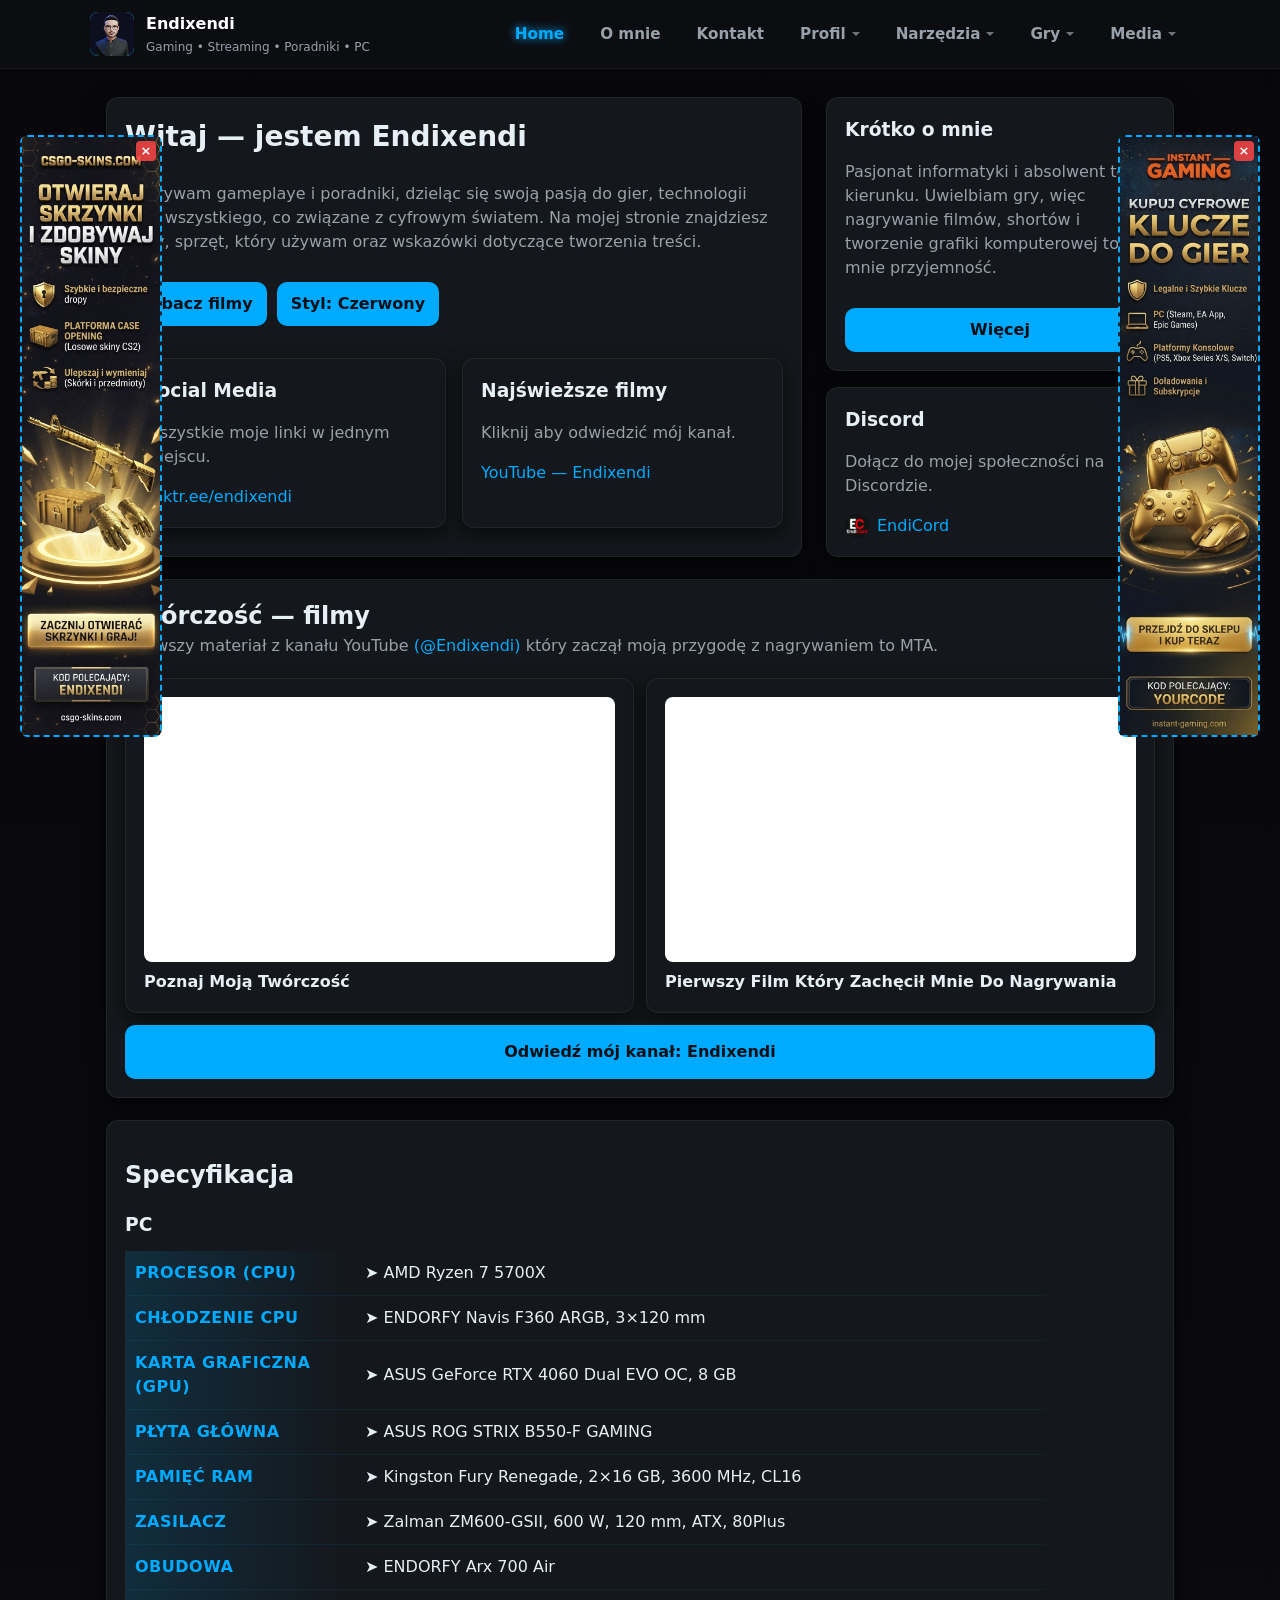
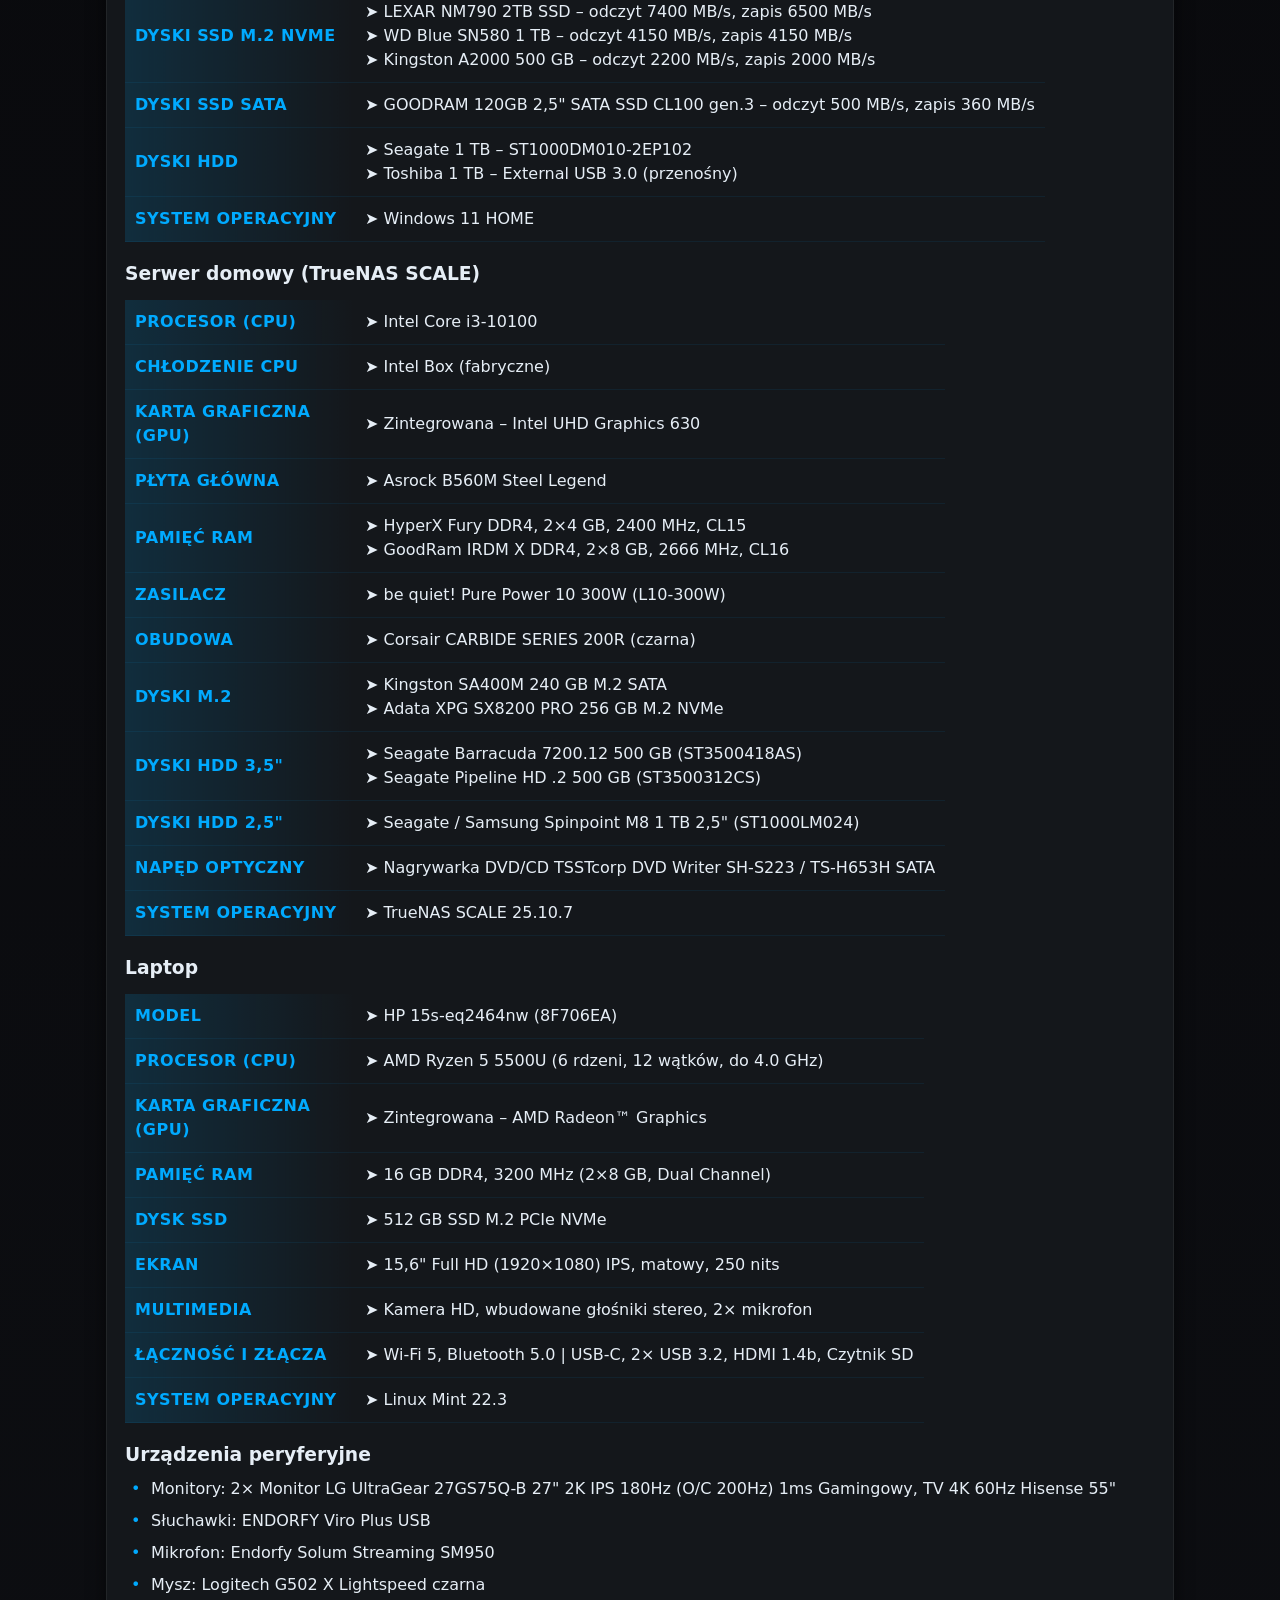
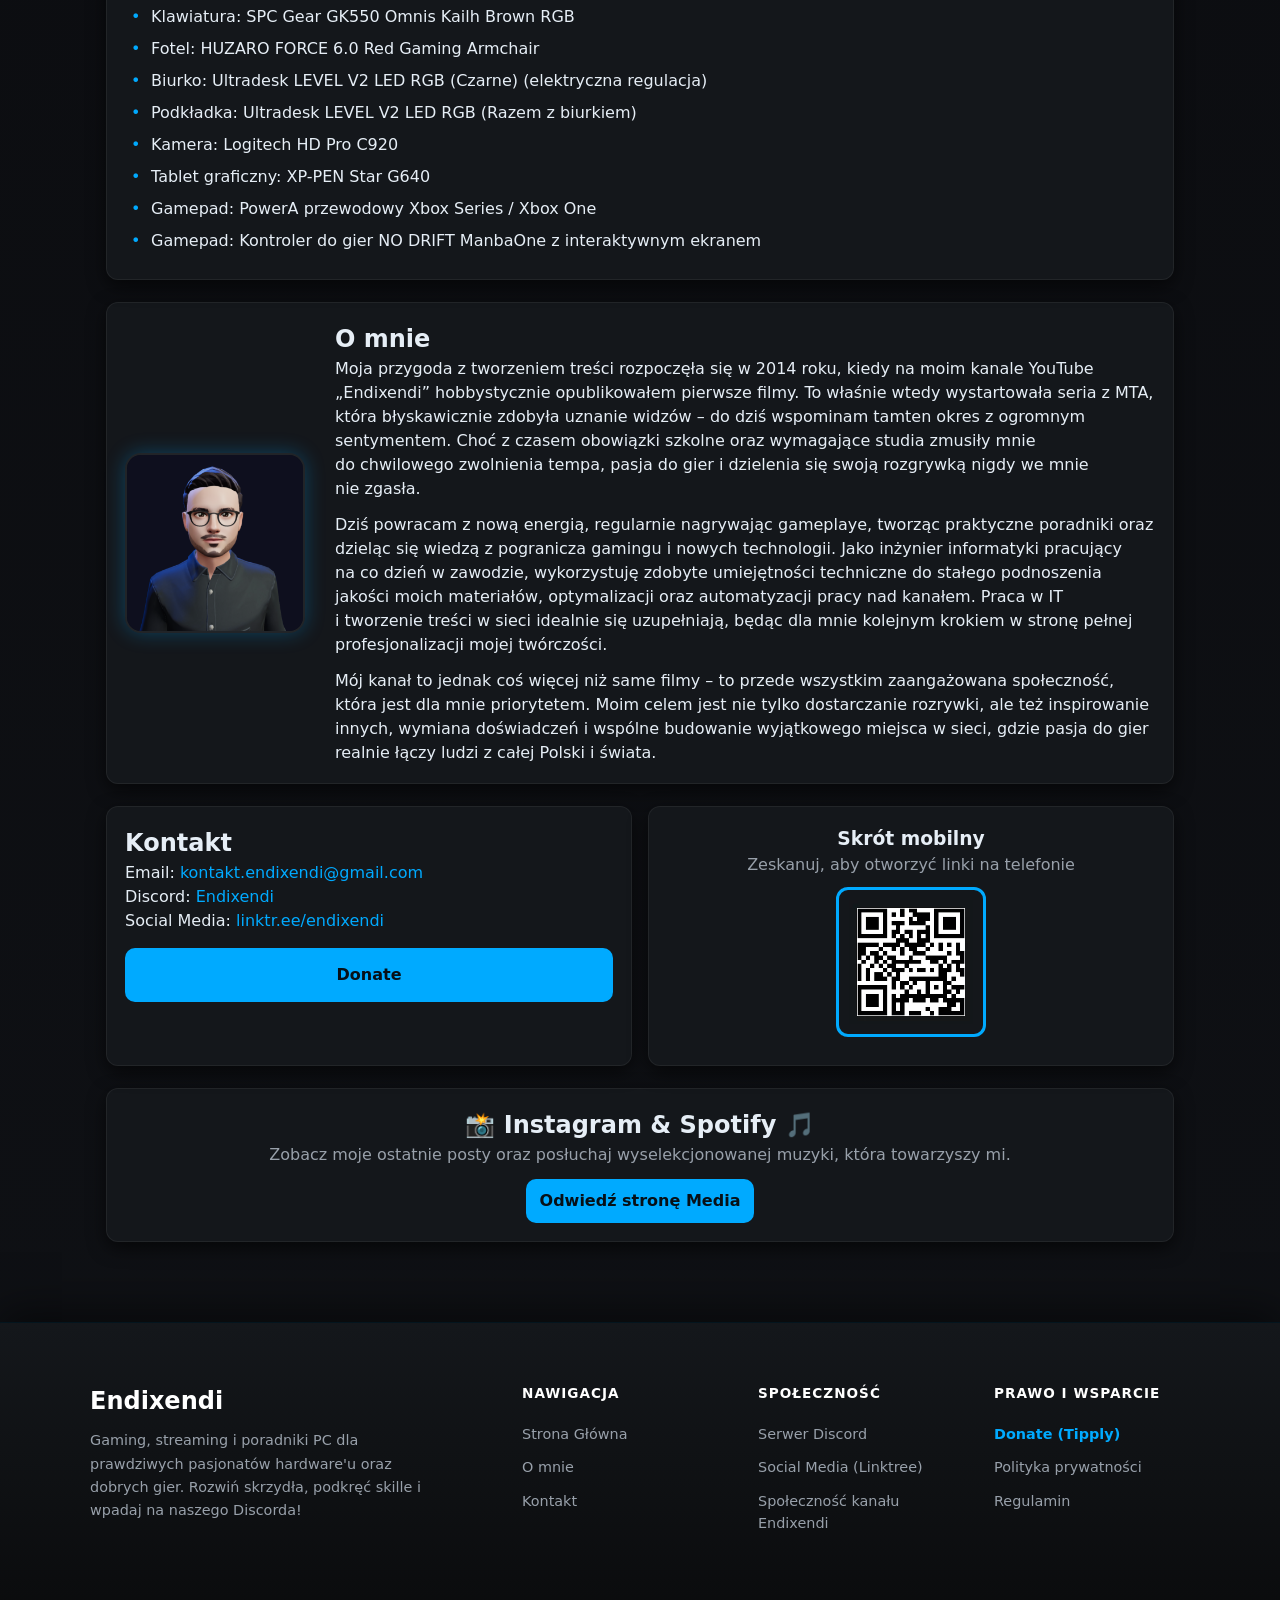
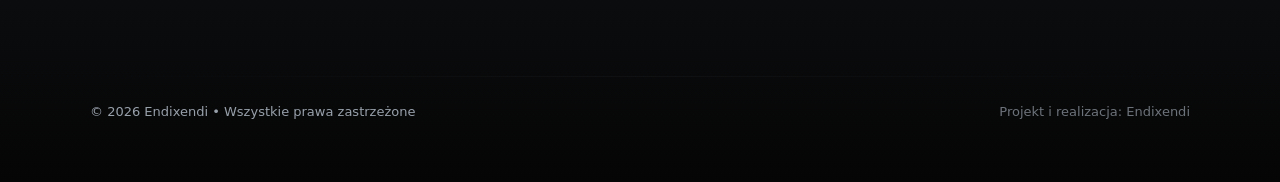
==== index.html @ 1ea040df "Add Endixendi website and browser games Build out the portfolio with shared navigation, new content " ====
<!DOCTYPE html>
<html lang="pl">
<head>
    <meta charset="UTF-8">
    <meta name="viewport" content="width=device-width, initial-scale=1.0">
    <meta name="description" content="Oficjalna strona Endixendi — znajdziesz tu informacje, linki do social media oraz pełną specyfikację mojego komputera.">
    <meta name="keywords" content="Endixendi, strona internetowa, PC, specyfikacja komputera, portfolio, blog">
    <title>Endixendi — Gaming, Streaming, Poradniki, PC</title>

    <link rel="stylesheet" href="assets/css/style.css">
    <link rel="icon" href="assets/images/logo-kolo.png" type="image/png">
</head>
<body id="top">

    <div id="loader">
        <img src="assets/images/logo-kolo.png" alt="Loading..." class="loader-logo">
    </div>

    <div id="menu-placeholder"></div>

    <main id="home">

        <section class="hero">
            <div class="card hero-sidebar">
                <h1>Witaj — jestem Endixendi</h1>
                <p class="lead">
                    Nagrywam gameplaye i poradniki, dzieląc się swoją pasją do gier, technologii oraz wszystkiego, co związane z cyfrowym światem. Na mojej stronie znajdziesz filmy, sprzęt, który używam oraz wskazówki dotyczące tworzenia treści.
                </p>

                <div class="cta">
                    <button class="btn" data-scroll="#tworczosc">Zobacz filmy</button>
                    <button class="btn" id="red-theme-btn">Włącz czerwony styl</button>
                    <button class="btn" id="toggle-effects-btn" onclick="toggleEffects()">Wyłącz efekty</button>
                </div>

                <div class="grid full mt-16">
                    <div class="card hero-sidebar">
                        <h3>Social Media</h3>
                        <p class="muted">Wszystkie moje linki w jednym miejscu.</p>
                        <p><a class="inline-link" href="https://linktr.ee/endixendi" target="_blank" rel="noopener">linktr.ee/endixendi</a></p>
                    </div>
                    <div class="card hero-sidebar">
                        <h3>Najświeższe filmy</h3>
                        <p class="muted">Kliknij aby odwiedzić mój kanał.</p>
                        <p><a class="inline-link" href="https://www.youtube.com/c/Endixendi?sub_confirmation=1" target="_blank" rel="noopener">YouTube — Endixendi</a></p>
                    </div>

                </div>
            </div>

            <div class="hero-sidebar">
                <aside class="card hero-sidebar">
                    <h3>Krótko o mnie</h3>
                    <p class="muted">Pasjonat informatyki i absolwent tego kierunku. Uwielbiam gry, więc nagrywanie filmów, shortów i tworzenie grafiki komputerowej to dla mnie przyjemność.</p>
                    <a class="btn mt-12" href="#o-mnie">Więcej</a>
                </aside>

                <aside class="card hero-sidebar">
                    <h3>Discord</h3>
                    <p class="muted">Dołącz do mojej społeczności na Discordzie.</p>
                    <p>
                        <a href="https://discord.com/invite/MwGVnXWUaW" target="_blank" rel="noopener" class="discord-link">
                            <img src="assets/images/logo-dc.png" alt="Logo Discord" class="discord-icon">
                            EndiCord
                        </a>
                    </p>
                </aside>
            </div>
        </section>

        <section id="tworczosc" class="card mt-22">
            <h2>Twórczość — filmy</h2>
            <p class="muted">Pierwszy materiał z kanału YouTube <a class="inline-link" href="https://www.youtube.com/c/Endixendi?sub_confirmation=1">(@Endixendi)</a> który zaczął moją przygodę z nagrywaniem to MTA.</p>

            <div class="videos" id="videos">
                <div class="video card">
                    <iframe src="https://www.youtube.com/embed/eXZwitHgwZM" title="YouTube video" allowfullscreen></iframe>
                    <div class="video-title">Poznaj Moją Twórczość</div>
                </div>
                <div class="video card">
                    <iframe src="https://www.youtube.com/embed/lqi6XXv5g10" title="YouTube video" allowfullscreen></iframe>
                    <div class="video-title">Pierwszy Film Który Zachęcił Mnie Do Nagrywania</div>
                </div>
            </div>
            <a class="mt-12 btn-full-width btn" href="https://www.youtube.com/c/Endixendi?sub_confirmation=1" target="_blank" rel="noopener">Odwiedź mój kanał: Endixendi</a>
        </section>

	<section id="pc" class="controls-left card mt-22">
		<h2 class="mt-18">Specyfikacja</h2>
	
		<h3 class="mt-18">PC</h3>
		<table class="specs mt-12" aria-label="Specyfikacja komputera">
			<tr><td class="cat">Procesor (CPU)</td><td>➤ AMD Ryzen 7 5700X</td></tr>
			<tr><td class="cat">Chłodzenie CPU</td><td>➤ ENDORFY Navis F360 ARGB, 3×120 mm</td></tr>
			<tr><td class="cat">Karta graficzna (GPU)</td><td>➤ ASUS GeForce RTX 4060 Dual EVO OC, 8 GB</td></tr>
			<tr><td class="cat">Płyta główna</td><td>➤ ASUS ROG STRIX B550-F GAMING</td></tr>
			<tr><td class="cat">Pamięć RAM</td><td>➤ Kingston Fury Renegade, 2×16 GB, 3600 MHz, CL16</td></tr>
			<tr><td class="cat">Zasilacz</td><td>➤ Zalman ZM600-GSII, 600 W, 120 mm, ATX, 80Plus</td></tr>
			<tr><td class="cat">Obudowa</td><td>➤ ENDORFY Arx 700 Air</td></tr>
			<tr>
				<td class="cat">Dyski SSD M.2 NVMe</td>
				<td class="ssd-list">➤ LEXAR NM790 2TB SSD – odczyt 7400 MB/s, zapis 6500 MB/s
					➤ WD Blue SN580 1 TB – odczyt 4150 MB/s, zapis 4150 MB/s
					➤ Kingston A2000 500 GB – odczyt 2200 MB/s, zapis 2000 MB/s
				</td>
			</tr>
			<tr>
				<td class="cat">Dyski SSD SATA</td>
				<td>➤ GOODRAM 120GB 2,5" SATA SSD CL100 gen.3 – odczyt 500 MB/s, zapis 360 MB/s</td>
			</tr>
			<tr>
				<td class="cat">Dyski HDD</td>
				<td class="ssd-list">➤ Seagate 1 TB – ST1000DM010-2EP102
					➤ Toshiba 1 TB – External USB 3.0 (przenośny)
				</td>
			</tr>
			<tr>
				<td class="cat">System operacyjny</td>
				<td>➤ Windows 11 HOME</td>
			</tr>
		</table>

		<h3 class="mt-18">Serwer domowy (TrueNAS SCALE)</h3>
		<table class="specs mt-12" aria-label="Specyfikacja serwera">
			<tr><td class="cat">Procesor (CPU)</td><td>➤ Intel Core i3-10100</td></tr>
			<tr><td class="cat">Chłodzenie CPU</td><td>➤ Intel Box (fabryczne)</td></tr>
			<tr><td class="cat">Karta graficzna (GPU)</td><td>➤ Zintegrowana – Intel UHD Graphics 630</td></tr>
			<tr><td class="cat">Płyta główna</td><td>➤ Asrock B560M Steel Legend</td></tr>
			<tr>
				<td class="cat">Pamięć RAM</td>
				<td class="ssd-list">➤ HyperX Fury DDR4, 2×4 GB, 2400 MHz, CL15
					➤ GoodRam IRDM X DDR4, 2×8 GB, 2666 MHz, CL16
				</td>
			</tr>
			<tr><td class="cat">Zasilacz</td><td>➤ be quiet! Pure Power 10 300W (L10-300W)</td></tr>
			<tr><td class="cat">Obudowa</td><td>➤ Corsair CARBIDE SERIES 200R (czarna)</td></tr>
			<tr>
				<td class="cat">Dyski M.2</td>
				<td class="ssd-list">➤ Kingston SA400M 240 GB M.2 SATA
					➤ Adata XPG SX8200 PRO 256 GB M.2 NVMe
				</td>
			</tr>
			<tr>
				<td class="cat">Dyski HDD 3,5"</td>
				<td class="ssd-list">➤ Seagate Barracuda 7200.12 500 GB (ST3500418AS)
					➤ Seagate Pipeline HD .2 500 GB (ST3500312CS)
				</td>
			</tr>
			<tr>
				<td class="cat">Dyski HDD 2,5"</td>
				<td>➤ Seagate / Samsung Spinpoint M8 1 TB 2,5" (ST1000LM024)</td>
			</tr>
			<tr><td class="cat">Napęd optyczny</td><td>➤ Nagrywarka DVD/CD TSSTcorp DVD Writer SH-S223 / TS-H653H SATA</td></tr>
			<tr><td class="cat">System operacyjny</td><td>➤ TrueNAS SCALE 25.10.7</td></tr>
		</table>

		<h3 class="mt-18">Laptop</h3>
		<table class="specs mt-12" aria-label="Specyfikacja laptopa">
			<tr><td class="cat">Model</td><td>➤ HP 15s-eq2464nw (8F706EA)</td></tr>
			<tr><td class="cat">Procesor (CPU)</td><td>➤ AMD Ryzen 5 5500U (6 rdzeni, 12 wątków, do 4.0 GHz)</td></tr>
			<tr><td class="cat">Karta graficzna (GPU)</td><td>➤ Zintegrowana – AMD Radeon™ Graphics</td></tr>
			<tr><td class="cat">Pamięć RAM</td><td>➤ 16 GB DDR4, 3200 MHz (2×8 GB, Dual Channel)</td></tr>
			<tr><td class="cat">Dysk SSD</td><td>➤ 512 GB SSD M.2 PCIe NVMe</td></tr>
			<tr><td class="cat">Ekran</td><td>➤ 15,6" Full HD (1920×1080) IPS, matowy, 250 nits</td></tr>
			<tr><td class="cat">Multimedia</td><td>➤ Kamera HD, wbudowane głośniki stereo, 2× mikrofon</td></tr>
			<tr><td class="cat">Łączność i złącza</td><td>➤ Wi-Fi 5, Bluetooth 5.0 | USB-C, 2× USB 3.2, HDMI 1.4b, Czytnik SD</td></tr>
			<tr><td class="cat">System operacyjny</td><td>➤ Linux Mint 22.3</td></tr>
		</table>

		<h3 class="mt-18">Urządzenia peryferyjne</h3>
		<ul>		
			<li>Monitory: 2× Monitor LG UltraGear 27GS75Q-B 27" 2K IPS 180Hz (O/C 200Hz) 1ms Gamingowy, TV 4K 60Hz Hisense 55"</li>
			<li>Słuchawki: ENDORFY Viro Plus USB</li>
			<li>Mikrofon: Endorfy Solum Streaming SM950</li>
			<li>Mysz: Logitech G502 X Lightspeed czarna</li>
			<li>Klawiatura: SPC Gear GK550 Omnis Kailh Brown RGB</li>
			<li>Fotel: HUZARO FORCE 6.0 Red Gaming Armchair</li>
			<li>Biurko: Ultradesk LEVEL V2 LED RGB (Czarne) (elektryczna regulacja)</li>
			<li>Podkładka: Ultradesk LEVEL V2 LED RGB (Razem z biurkiem)</li>
			<li>Kamera: Logitech HD Pro C920</li>
			<li>Tablet graficzny: XP-PEN Star G640</li>
			<li>Gamepad: PowerA przewodowy Xbox Series / Xbox One</li>
			<li>Gamepad: Kontroler do gier NO DRIFT ManbaOne z interaktywnym ekranem</li>
		</ul>
	</section>
        
        <section id="o-mnie" class="card mt-22">
			<div class="about-me-layout">
				<div class="about-me-thumb">
					<img src="assets/images/logo.png" alt="Logo Endixendi" class="about-me-logo">
				</div>
				<div class="about-me-text">
					<h2>O mnie</h2>
					<p>
						Moja przygoda z&nbsp;tworzeniem treści rozpoczęła się w&nbsp;2014 roku, kiedy na&nbsp;moim kanale YouTube „Endixendi” hobbystycznie opublikowałem pierwsze filmy. To&nbsp;właśnie wtedy wystartowała seria z&nbsp;MTA, która błyskawicznie zdobyła uznanie widzów – do&nbsp;dziś wspominam tamten okres z&nbsp;ogromnym sentymentem. Choć z&nbsp;czasem obowiązki szkolne oraz wymagające studia zmusiły mnie do&nbsp;chwilowego zwolnienia tempa, pasja do&nbsp;gier i&nbsp;dzielenia się swoją rozgrywką nigdy we&nbsp;mnie nie&nbsp;zgasła.
					</p>
					<p>
						Dziś powracam z&nbsp;nową energią, regularnie nagrywając gameplaye, tworząc praktyczne poradniki oraz dzieląc się wiedzą z&nbsp;pogranicza gamingu i&nbsp;nowych technologii. Jako inżynier informatyki pracujący na&nbsp;co dzień w&nbsp;zawodzie, wykorzystuję zdobyte umiejętności techniczne do&nbsp;stałego podnoszenia jakości moich materiałów, optymalizacji oraz automatyzacji pracy nad kanałem. Praca w&nbsp;IT i&nbsp;tworzenie treści w&nbsp;sieci idealnie się uzupełniają, będąc dla mnie kolejnym krokiem w&nbsp;stronę pełnej profesjonalizacji mojej twórczości.
					</p>
					<p>
						Mój kanał to&nbsp;jednak coś więcej niż same filmy – to&nbsp;przede wszystkim zaangażowana społeczność, która jest dla mnie priorytetem. Moim celem jest nie&nbsp;tylko dostarczanie rozrywki, ale też inspirowanie innych, wymiana doświadczeń i&nbsp;wspólne budowanie wyjątkowego miejsca w&nbsp;sieci, gdzie pasja do&nbsp;gier realnie łączy ludzi z&nbsp;całej Polski i&nbsp;świata.
					</p>
				</div>
			</div>
		</section>

        <section id="kontakt" class="grid mt-22">
            <div class="card">
                <h2>Kontakt</h2>
                <p>Email: <a class="inline-link" href="mailto:kontakt.endixendi@gmail.com">kontakt.endixendi@gmail.com</a></p>
                <p>Discord: <a href="https://discord.com/invite/MwGVnXWUaW" target="_blank" rel="noopener" class="inline-link">Endixendi</a></p>
                <p>Social Media: <a class="inline-link" href="https://linktr.ee/endixendi" target="_blank" rel="noopener">linktr.ee/endixendi</a></p>
                
                <button class="btn btn-full-width margin-special" id="donate-btn">Donate</button>
            </div>

            <div class="card qr-card">
                <h3>Skrót mobilny</h3>
                <p class="muted">Zeskanuj, aby otworzyć linki na telefonie</p>
                <div class="qr-wrapper">
                    <img src="assets/images/qr-mobile.webp" alt="Kod QR Linktree" class="qr-code-large">
                </div>
            </div>
        </section>

        <section class="mt-22">
			<div class="card center">
				<h2>📸 Instagram & Spotify 🎵</h2>
				<p class="muted">Zobacz moje ostatnie posty oraz posłuchaj wyselekcjonowanej muzyki, która towarzyszy mi.</p>
				<div class="mt-12">
					<a class="btn" href="media.html">Odwiedź stronę Media</a>
				</div>
			</div>
		</section>

		<!-- PC 140x600 | Mobile 400x80 -->
		<div id="navigation-left-panel" class="site-shortcut-panel pc-only" style="left: 20px;">
			<button class="shortcut-close-trigger" onclick="dismissPanel('navigation-left-panel')">×</button>
			<div class="shortcut-holder">
				<div class="shortcut-item" data-id="goldsaver"><a href="https://goldsaver.pl/pl/kod/4TK7PP" target="_blank" rel="noopener"><img src="assets/images/promos/goldsaver.jpg" alt="Navigation"></a></div>
				<div class="shortcut-item" data-id="dc"><a href="https://discord.com/invite/MwGVnXWUaW" target="_blank" rel="noopener"><img src="assets/images/promos/dc.jpg" alt="Navigation"></a></div>
				<div class="shortcut-item" data-id="instant"><a href="https://www.instant-gaming.com/pl/?igr=endixendi" target="_blank" rel="noopener"><img src="assets/images/promos/instantgaming.jpg" alt="Navigation"></a></div>
				<div class="shortcut-item" data-id="tipply"><a href="https://tipply.pl/@endixendi" target="_blank" rel="noopener"><img src="assets/images/promos/tipply.jpg" alt="Navigation"></a></div>
				<div class="shortcut-item" data-id="cs"><a href="https://csgo-skins.com/?ref=ENDIXENDI" target="_blank" rel="noopener"><img src="assets/images/promos/cs.jpg" alt="Navigation"></a></div>
			</div>
		</div>

		<div id="navigation-right-panel" class="site-shortcut-panel pc-only" style="right: 20px;">
			<button class="shortcut-close-trigger" onclick="dismissPanel('navigation-right-panel')">×</button>
			<div class="shortcut-holder">
				<div class="shortcut-item" data-id="goldsaver"><a href="https://goldsaver.pl/pl/kod/4TK7PP" target="_blank" rel="noopener"><img src="assets/images/promos/goldsaver.jpg" alt="Navigation"></a></div>
				<div class="shortcut-item" data-id="dc"><a href="https://discord.com/invite/MwGVnXWUaW" target="_blank" rel="noopener"><img src="assets/images/promos/dc.jpg" alt="Navigation"></a></div>
				<div class="shortcut-item" data-id="instant"><a href="https://www.instant-gaming.com/pl/?igr=endixendi" target="_blank" rel="noopener"><img src="assets/images/promos/instantgaming.jpg" alt="Navigation"></a></div>
				<div class="shortcut-item" data-id="tipply"><a href="https://tipply.pl/@endixendi" target="_blank" rel="noopener"><img src="assets/images/promos/tipply.jpg" alt="Navigation"></a></div>
				<div class="shortcut-item" data-id="cs"><a href="https://csgo-skins.com/?ref=ENDIXENDI" target="_blank" rel="noopener"><img src="assets/images/promos/cs.jpg" alt="Navigation"></a></div>
			</div>
		</div>

		<div id="mobile-sticky-footer" class="mobile-navigation-bar mobile-only">
			<button class="shortcut-close-trigger" onclick="dismissPanel('mobile-sticky-footer')">×</button>
			<div class="shortcut-holder">
				<div class="shortcut-item" data-id="goldsaver"><a href="https://goldsaver.pl/pl/kod/4TK7PP" target="_blank" rel="noopener"><img src="assets/images/promos/mcs.jpg" alt="Navigation"></a></div>
				<div class="shortcut-item" data-id="dc"><a href="https://discord.com/invite/MwGVnXWUaW" target="_blank" rel="noopener"><img src="assets/images/promos/mdc.jpg" alt="Navigation"></a></div>
				<div class="shortcut-item" data-id="instant"><a href="https://www.instant-gaming.com/pl/?igr=endixendi" target="_blank" rel="noopener"><img src="assets/images/promos/minstantgaming.jpg" alt="Navigation"></a></div>
				<div class="shortcut-item" data-id="tipply"><a href="https://tipply.pl/@endixendi" target="_blank" rel="noopener"><img src="assets/images/promos/mtipply.jpg" alt="Navigation"></a></div>
				<div class="shortcut-item" data-id="cs"><a href="https://csgo-skins.com/?ref=ENDIXENDI" target="_blank" rel="noopener"><img src="assets/images/promos/mcs.jpg" alt="Navigation"></a></div>
			</div>
		</div>
		
    </main>

    <div id="footer-placeholder"></div>

    <script src="assets/js/script.js"></script>

</body>
</html>
---- assets/css/style.css ----
/* ==========================================================================
   Zmienne globalne
   ========================================================================== */

:root {
    --bg: #0f1115;            /* Tło strony  #0f1115*/
    --card: #14171b;          /* Tło kart/sekcji */
    --muted: #98a0aa;         /* Kolor przygaszonego tekstu */
    --accent: #00aaff;        /* Kolor akcentu 1 (np. linki) */
    --accent-2: #00aaff;      /* Kolor akcentu 2 (np. gradienty) #ffcc00;*/
    --border: rgba(255, 255, 255, 0.06); /* Zmienna granicy kart */
    --glass: rgba(255, 255, 255, 0.03); /* Efekt szkła */
    --maxw: 1100px;           /* Maksymalna szerokość kontenera */
    --transition: 0.25s ease;
    font-family: Inter, system-ui, -apple-system, Arial, sans-serif;
}

* { 
    box-sizing: border-box;   /* Ułatwia kontrolę nad padding/margin */
    margin: 0;
    padding: 0;
}

html {
    scroll-behavior: smooth;
    scroll-padding-top: 90px; 
}

body {
    background: linear-gradient(180deg, #07070a 0%, var(--bg) 100%);
    color: #e6eef6;
    line-height: 1.5;
    min-height: 100vh;
    overflow-x: hidden;
    color-scheme: dark;
}

img, video, iframe {
    max-width: 100%;
    display: block;
}

button, input, textarea, select {
    font: inherit;
}

a:focus-visible,
button:focus-visible,
input:focus-visible,
select:focus-visible,
textarea:focus-visible {
    outline: 2px solid var(--accent);
    outline-offset: 2px;
}

.hidden {
    display: none !important;
}

.center {
  text-align: center;
}

/* ==========================================================================
   Nagłówek i menu główne (Nowoczesny Glassmorphism & Sticky)
   ========================================================================== */

header {
    position: sticky;         /* Zawsze przyklejony u góry */
    top: 0;
    background: rgba(15, 17, 21, 0.75); /* Przezroczyste tło dopasowane do --bg */
    backdrop-filter: blur(12px);       /* Zwiększone rozmycie dla nowoczesnego efektu szkła */
    -webkit-backdrop-filter: blur(12px);
    z-index: 500;              /* Podniesiony zindex, by menu zawsze było nad elementami gry */
    border-bottom: 1px solid rgba(255, 255, 255, 0.05);
    padding: 12px 20px;
    transition: background var(--transition), border-color var(--transition);
}

.nav {
    max-width: var(--maxw);
    margin: 0 auto;
    display: flex;
    justify-content: space-between; /* brand po lewej, menu po prawej */
    align-items: center;
    gap: 20px;
}

/* Brand (logo + nazwa) */
.brand {
    display: flex;
    gap: 12px;
    align-items: center;
    text-decoration: none; /* Reset dla linku otaczającego brand */
}

.brand .logo {
    width: 44px;
    height: 44px;
    border-radius: 8px;
    overflow: hidden;
    background: linear-gradient(135deg, var(--accent), var(--accent-2));
    display: flex;
    align-items: center;
    justify-content: center;
}

.logo-img {
    width: 100%;
    height: 100%;
    object-fit: cover; /* Obrazek nie zniekształca się */
    border-radius: 8px;
    transition: transform 0.3s ease;
}

.brand:hover .logo-img {
    transform: rotate(12deg) scale(1.05); /* Delikatna mikrointerakcja logo */
}

.brand-name { 
    font-weight: 800; 
    color: #fff;
} 

.brand-subtitle { 
    font-size: 12px; 
    color: var(--muted); 
    margin-top: 2px; 
}

/* Linki w menu głównym */
#main-nav {
    display: flex;
    gap: 8px;
    align-items: center;
}

#main-nav > a, .dropbtn {
    text-decoration: none;
    color: var(--muted);
    font-weight: 600;
    padding: 8px 14px;
    font-size: 0.95rem;
    border-radius: 8px;
    background: transparent;
    border: none;
    cursor: pointer;
    transition: color 0.2s ease, background 0.2s ease;
}

#main-nav > a:hover, .dropdown:hover .dropbtn { 
    color: var(--accent); 
    background: rgba(255, 255, 255, 0.03);
}

/* Wsparcie dla linku aktywnego (wskazywanego przez podstronę) */
#main-nav a.active {
    color: var(--accent);
    background: rgba(0, 170, 255, 0.06);
}

/* ==========================================================================
   Rozwijane menu (Dropdown z płynną animacją fade-in & slide-up)
   ========================================================================== */

.dropdown { 
    position: relative; 
    display: inline-block; 
}

/* Nowoczesne wyrównanie przycisku menu i przygotowanie pod strzałkę CSS */
.dropbtn {
    display: inline-flex !important;
    align-items: center;
    gap: 6px; /* Idealny, stały odstęp od tekstu */
}

/* Automatyczna strzałka geometryczna */
.dropbtn::after {
    content: "";
    display: inline-block;
    width: 0;
    height: 0;
    border-left: 4px solid transparent;
    border-right: 4px solid transparent;
    border-top: 4px solid currentColor; /* Dynamicznie przyjmuje kolor tekstu menu */
    opacity: 0.7;
    transition: transform var(--transition);
}

/* Obrót strzałki po najechaniu na menu dropdown (Desktop) */
.dropdown:hover .dropbtn::after {
    transform: rotate(180deg);
}

.dropdown-content {
    display: block; 
    pointer-events: auto;
    position: absolute;
    background-color: #14171b; 
    min-width: 200px;
    border-radius: 10px;
    top: calc(100% + 6px);
    right: 0; 
    padding: 6px 0;
    z-index: 600;
    border: 1px solid rgba(255, 255, 255, 0.08);
    box-shadow: 0 10px 30px rgba(0, 0, 0, 0.5);
    
    /* Stan początkowy animacji */
    opacity: 0;
    visibility: hidden;
    transform: translateY(10px);
    transition: opacity 0.2s ease, transform 0.2s ease, visibility 0.2s;
}

/* Aktywacja stanu rozwijanego po najechaniu kursorem */
.dropdown:hover .dropdown-content { 
    opacity: 1;
    visibility: visible;
    transform: translateY(0);
}

.dropdown-content a {
    display: block;
    padding: 10px 16px;
    color: var(--muted);
    text-decoration: none;
    font-weight: 600;
    font-size: 0.9rem;
    transition: all 0.2s ease-in-out;
}

.dropdown-content a:hover {
    background: rgba(0, 170, 255, 0.08);
    color: #fff;
    padding-left: 20px; /* Eleganckie przesunięcie w prawo podczas hoveru */
}

/* ==========================================================================
   Hamburger (Konfiguracja bazowa pod Mobile)
   ========================================================================== */

.menu-icon {
    display: none;
    font-size: 24px;
    color: #fff;
    cursor: pointer;
    padding: 4px 8px;
    border-radius: 6px;
    transition: background var(--transition);
}

.menu-icon:hover {
    background: rgba(255, 255, 255, 0.05);
}

/* ==========================================================================
   Kontener loadera - przykrywa cały ekran
   ========================================================================== */
#loader {
    position: fixed;
    top: 0;
    left: 0;
    width: 100%;
    height: 100%;
    background-color: #07070a; /* Kolor Twojego tła */
    display: flex;
    justify-content: center;
    align-items: center;
    z-index: 9999; /* Musi być nad wszystkim innym */
    transition: opacity 0.5s ease; /* Płynne znikanie */
}

/* Animacja kręcenia logo */
.loader-logo {
    width: 300px;
    height: 300px;
    animation: spin 3s linear infinite;
    object-fit: contain;                                     /* Dodatkowo warto dodać to, aby logo było ostre */
    filter: drop-shadow(0 0 150px rgba(29, 63, 143, 1.0));   /* Efekt niebieskiej poświaty pasującej do Twojego akcentu */
}

@keyframes spin {
    from { 
        transform: rotate(0deg); 
    }
    to { 
        transform: rotate(360deg); 
    }
}

/* Klasa do ukrycia loadera przez JS */
.loader-hidden {
    opacity: 0;
    pointer-events: none;
}

/* ==========================================================================
   Sekcja main i układy kart
   ========================================================================== */

main {
    max-width: var(--maxw);
    margin: 28px auto;
    padding: 0 16px;
}

.hero {
    display: grid;
    grid-template-columns: 2fr 1fr; /* Lewa większa, prawa mniejsza */
    gap: 24px;
    align-items: start;
}

.hero > .card-container {
    flex: 2;
    display: grid;
    grid-template-columns: 1fr 1fr; /* Dwie karty w rzędzie */
    gap: 16px;
}

.hero > aside { 
    flex: 1; 
}

.hero > * {
    display: flex;
    flex-direction: column;
}

.card {
    background: var(--card);
    padding: 18px;
    border-radius: 12px;
    box-shadow: 0 6px 18px rgba(0, 0, 0, 0.6);
    border: 1px solid rgba(255, 255, 255, 0.06);
    transition: transform var(--transition), 
                box-shadow var(--transition), 
                border-color var(--transition);
}

.card:hover {
    transform: translateY(-4px);
    box-shadow: 0 14px 40px rgba(0, 0, 0, 0.75), 
                0 0 20px rgba(0, 170, 255, 0.15); 
    border-color: var(--accent); 
    opacity: 1;
}

.hero h1 {
    margin: 0 0 8px;
    font-size: 28px;
}

.lead { 
    color: var(--muted); 
    margin-bottom: 12px; 
}

.cta { 
    display: flex; 
    gap: 10px; 
}

/* ==========================================================================
   Przyciski i interakcje UI
   ========================================================================== */

.btn,
a.btn {
    background: linear-gradient(90deg, var(--accent), var(--accent-2));
    border: none;
    padding: 10px 14px;
    border-radius: 10px;
    color: #071017;
    font-weight: 700;
    cursor: pointer;
    display: inline-block;
    text-decoration: none;
    text-align: center;
    transition: transform 0.1s ease, opacity 0.2s ease, box-shadow 0.2s ease;
}

/* Efekt po naciśnięciu (kliknięciu) przycisku */
.btn:active,
a.btn:active,
.ghost:active {
    transform: scale(0.96); /* Lekkie zmniejszenie (efekt wciśnięcia) */
    box-shadow: 0 2px 8px rgba(0, 0, 0, 0.4); /* Zmniejszenie cienia, by przycisk wydawał się bliżej tła */
    opacity: 0.9; /* Delikatna zmiana przezroczystości */
}

/* Efekty hover zunifikowane pod kątem wydajności przejść */
.btn:hover,
a.btn:hover,
.ghost:hover,
a.inline-link:hover {
    transition: all 0.2s ease-in-out;
}

.btn:hover,
a.btn:hover { 
    opacity: 0.85; 
}

.btn.mt-12,
a.btn.mt-12 { 
    margin-top: 12px; 
}

.ghost {
    background: transparent;
    border: 1px solid rgba(255, 255, 255, 0.06);
    color: var(--muted);
    padding: 10px 14px;
    border-radius: 10px;
    cursor: pointer;
    transition: transform 0.1s ease, border-color 0.2s ease-in-out, color 0.2s ease-in-out, box-shadow 0.2s ease;
}

.ghost:hover { 
    border-color: var(--accent); 
    color: var(--accent); 
}

/* ==========================================================================
   Tabele, Siatki strukturalne i Wideo
   ========================================================================== */

.grid {
    display: grid;
    grid-template-columns: repeat(2, 1fr);
    gap: 16px;
    margin-top: 18px;
}

.full { 
    grid-column: 1 / -1; 
} 

table.specs {
    border-collapse: collapse;
}

table.specs td:first-child {
    width: 230px;
}

table.specs td,
table.specs th {
    padding: 10px;
    border-bottom: 1px solid color-mix(in srgb, var(--accent) 8%, transparent);
}

.cat {
    background: linear-gradient(90deg, color-mix(in srgb, var(--accent) 15%, transparent), transparent); 
    color: var(--accent); 
    font-weight: 700;
    padding-left: 12px;
    text-transform: uppercase;
    letter-spacing: 0.5px;
}

.videos {
    display: grid;
    grid-template-columns: repeat(auto-fit, minmax(240px, 1fr));
    gap: 12px;
    margin-top: 20px; 
}

.video iframe {
    width: 100%;
    aspect-ratio: 16 / 9;
    border-radius: 8px;
    border: 0;
}

.video-title {
    margin-top: 8px;
    font-weight: bold;
}

/* ==========================================================================
   Stopka globalna (Nowoczesny układ wielokolumnowy)
   ========================================================================== */

footer {
    margin-top: 80px; 
    padding: 60px 20px;
    background: linear-gradient(180deg, #14171b 0%, #050505 100%);
    border-top: 1px solid rgba(0, 170, 255, 0.1); 
    box-shadow: 0 -10px 40px rgba(0, 0, 0, 0.5);
    position: relative;
}

.footer-content {
    max-width: var(--maxw);
    margin: 0 auto;
    position: relative;
}

/* Kolumna z marką i opisem */
.footer-brand .brand-name {
    display: block;
    font-size: 1.5rem;
    font-weight: 800;
    color: #fff;
    letter-spacing: 1px;
    text-align: left;
}

.footer-info-text {
    color: var(--muted);
    font-size: 0.9rem;
    line-height: 1.6;
    margin-top: 10px;
    max-width: 360px;
    text-align: left;
}

/* Główna siatka stopki (Desktop) */
.footer-grid {
    display: grid;
    grid-template-columns: 2fr repeat(3, 1fr); /* Pierwsza kolumna szeroka, reszta równe */
    gap: 40px;
    margin-bottom: 10px;
}

.footer-column {
    display: flex;
    flex-direction: column;
    align-items: flex-start;
}

.footer-column h3 {
    color: #fff;
    font-size: 0.85rem;
    font-weight: 700;
    text-transform: uppercase;
    letter-spacing: 1px;
    margin-bottom: 20px;
}

/* Linki wewnątrz kolumn i mikrointerakcja hoveru */
.footer-column a {
    color: var(--muted);
    text-decoration: none;
    font-size: 0.9rem;
    font-weight: 500;
    margin-bottom: 12px;
    transition: color var(--transition), transform var(--transition);
}

.footer-column a:hover {
    color: var(--accent);
    transform: translateX(4px); /* Płynne wysunięcie w prawo */
}

/* Specjalny kolor dla linku Donate */
.footer-column a.footer-accent-link {
    color: var(--accent-2);
    font-weight: 700;
}

.footer-column a.footer-accent-link:hover {
    color: #fff;
}

/* Elementy strukturalne i dolny pasek */
.footer-divider {
    border: 0;
    height: 1px;
    background: linear-gradient(90deg, transparent, var(--glass), transparent);
    margin: 25px 0;
}

.footer-bottom {
    display: flex;
    justify-content: space-between;
    align-items: center;
    flex-wrap: wrap;
    gap: 15px;
    color: var(--muted);
    font-size: 13px;
}

.footer-meta {
    color: var(--muted);
    font-size: 13px;
    opacity: 0.7;
}

/* ==========================================================================
   RESPONSYWNOŚĆ (Media Queries)
   ========================================================================== */

/* Tablety i mniejsze monitory */
@media screen and (max-width: 900px) {
    .footer-grid {
        grid-template-columns: repeat(2, 1fr); /* Przełączenie na 2 kolumny */
        gap: 30px;
    }
}

/* Smartfony i ekrany mobilne */
@media screen and (max-width: 600px) {
    .footer-brand .brand-name {
        text-align: center;
    }

    .footer-info-text {
        max-width: 100%;
        text-align: center;
    }

    .footer-grid {
        grid-template-columns: 1fr; /* Wszystko w jednej kolumnie pionowo */
        text-align: center;
        gap: 26px;
    }
    
    .footer-column {
        align-items: center; /* Wyśrodkowanie nagłówków i linków */
    }

    .footer-column a:hover {
        transform: none; /* Wyłączenie efektu przesunięcia na dotyku */
    }

    .footer-bottom {
        flex-direction: column;
        text-align: center;
    }
}

/* ==========================================================================
   Widgety zewnętrzne (Snapwidget, Spotify) i Klasy pomocnicze
   ========================================================================== */

.widget-margin-top {
	margin-top: 20px;
}

.snapwidget-widget {
    border: none;
    overflow: hidden;
    width: 100%;
	/*height: 380px;*/
    margin-top: 20px;
}

.muted { 
    color: var(--muted); 
}

a.inline-link {
    color: var(--accent);
    text-decoration: none;
}

a.inline-link:hover { 
    text-decoration: underline; 
}

.mt-12 { margin-top: 12px; }
.mt-16 { margin-top: 16px; }
.mt-18 { margin-top: 18px; }
.mt-22 { margin-top: 22px; }

/* ==========================================================================
   Struktury list (Tekst specyfikacji PC itp.)
   ========================================================================== */

ul, ol {
    margin: 12px 0;
    padding-left: 24px;
}

li {
    margin: 6px 0;
    line-height: 1.5;
}

.specs + ul {
    margin-top: 12px;
}

.specs + ul li {
    position: relative;
    padding-left: 8px;
    list-style-type: none;
}

.specs + ul li:before {
    content: "•";
    position: absolute;
    left: -16px;
    color: var(--accent);
    font-weight: bold;
}

.controls-left ul {
    margin: 0;
    padding-left: 18px;
    list-style: none;
}

.controls-left li {
    margin: 8px 0;
    font-size: 16px;
    position: relative;
    padding-left: 8px;
}

.controls-left li:before {
    content: "•";
    position: absolute;
    left: -12px;
    color: var(--accent);
}

.side.left ul {
    margin: 12px 0;
    padding-left: 20px;
    list-style: none;
}

.side.left li {
    margin: 8px 0;
    position: relative;
    padding-left: 8px;
}

.side.left li:before {
    content: "•";
    position: absolute;
    left: -12px;
    color: var(--accent);
    font-weight: bold;
}

/* ==========================================================================
   Dedykowane klasy struktur indeksu
   ========================================================================== */

.hero-sidebar {
    display: flex;
    flex-direction: column;
    gap: 16px;
    flex: 1;
    height: 100%;
}

.discord-link {
    color: var(--accent);
    text-decoration: none;
    display: flex;
    align-items: center;
    gap: 8px;
    transition: color var(--transition);
}

.discord-link:hover {
    color: #fff;
}

.discord-icon {
    width: 24px;
    height: 24px;
    border-radius: 50%;
    object-fit: cover;
}

.btn-full-width {
    width: 100%;
    max-width: 100%;
    display: flex;
    justify-content: space-around;
    padding: 15px !important;
}

.spotify-embed {
    border-radius: 12px;
    border: none;
    margin-top: 20px;
}

.qr-card {
    display: flex;
    flex-direction: column;
    align-items: center; 
    text-align: center;
}

.qr-wrapper {
    flex: 1;
    display: flex;
    align-items: center;
    justify-content: center;
    padding: 10px;
}

.qr-code-large {
    width: 150px;
    height: auto;
    border-radius: 12px;
    border: 3px solid var(--accent); 
    padding: 10px;
    transition: transform var(--transition), border-color var(--transition);
}

.qr-code-large:hover {
    transform: scale(1.08); 
}

.margin-special {
    margin-top: 15px !important;
}

.controls-left {
    position: relative;
    z-index: 1;
}

.controls-left::before {
    content: "";
    position: absolute;
    inset: 0;
    border-radius: 12px;
    pointer-events: none;
    z-index: -1;
    opacity: 0.7;
}

.ssd-list {
    white-space: pre-line;
}

/* ==========================================================================
   SUWAKI W GRACH (Zunifikowane szablony)
   ========================================================================== */

.audio-settings {
    display: flex;
    flex-direction: column;
    gap: 14px;
    background: rgba(255, 255, 255, 0.02);
    padding: 16px;
    border-radius: 12px;
    border: 1px solid rgba(255, 255, 255, 0.05);
}

.volume-control {
    display: flex;
    flex-direction: column;
    gap: 6px;
}

.volume-control label {
    font-size: 0.85rem;
    color: var(--muted);
    font-weight: 500;
}

.volume-control input[type="range"] {
    -webkit-appearance: none;
    appearance: none;
    width: 100%;
    height: 6px;
    background: rgba(255, 255, 255, 0.1);
    border-radius: 4px;
    outline: none;
    transition: background 0.2s;
}

.volume-control input[type="range"]:hover {
    background: rgba(255, 255, 255, 0.15);
}

.volume-control input[type="range"]::-webkit-slider-thumb {
    -webkit-appearance: none;
    appearance: none;
    width: 16px;
    height: 16px;
    border-radius: 50%;
    background: var(--accent);
    box-shadow: 0 0 8px var(--accent);
    cursor: pointer;
    transition: transform 0.1s, background-color 0.2s;
}

.volume-control input[type="range"]::-webkit-slider-thumb:hover {
    transform: scale(1.2);
    background: #fff;
}

.volume-control input[type="range"]::-moz-range-thumb {
    width: 16px;
    height: 16px;
    border: none;
    border-radius: 50%;
    background: var(--accent);
    box-shadow: 0 0 8px var(--accent);
    cursor: pointer;
    transition: transform 0.1s, background-color 0.2s;
}

.volume-control input[type="range"]::-moz-range-thumb:hover {
    transform: scale(1.2);
    background: #fff;
}

/* ==========================================================================
   DODATKI SEZONOWE I SYSTEM MOTYWÓW KOLORYSTYCZNYCH
   ========================================================================== */

.seasonal-particle {
    position: fixed;
    top: -30px;
    pointer-events: none;
    z-index: 9999;
    animation: fall linear forwards;
}

@keyframes fall {
    to { 
        transform: translateY(110vh) rotate(360deg); 
    }
}

#toggle-effects-btn {
    display: none;
}

body.effects-off .seasonal-particle {
    display: none !important;
}

/* Motywy podstawowe */
body.theme-winter     { --accent: #ffffff; --accent-2: #add8e6; }
body.theme-spring     { --accent: #4ade80; --accent-2: #facc15; }
body.theme-summer     { --accent: #fbbf24; --accent-2: #f87171; }
body.theme-autumn     { --accent: #fb923c; --accent-2: #78350f; }
body.theme-patriotic  { --accent: #ffffff; --accent-2: #ff4d4d; }
body.theme-birthday   { --accent: #f472b6; --accent-2: #22d3ee; }
body.theme-youtube    { --accent: #ff1606; --accent-2: #ffffff; }
body.theme-new        { --accent: #ffff06; --accent-2: #ffa12c; }

/* Motyw: CZERWONY (Jednolity) */
body.theme-red	 	{ --accent: #ff0000; --accent-2: #ff0000; }

/* Motyw: ZIELONY (Jednolity) */
body.theme-green 	{ --accent: #00dc04; --accent-2: #00dc04; }

/* Motyw: FABRYCZNY (Niebieski) */
/* body.theme-default { --accent: #00aaff; --accent-2: #00aaff; } */
body.theme-blue 	{ --accent: #00aaff; --accent-2: #00aaff; }

/* Nowe, dynamiczne dopasowanie menu do czerwonego motywu */
body.theme-red .btn {
    background: #ff0000 !important;
    color: #ffffff !important; 
}

body.theme-red header {
    background: rgba(20, 10, 10, 0.85);
    border-bottom-color: rgba(255, 0, 0, 0.2);
}

body.theme-red .dropdown-content {
    background: #1a1010;
    border-color: rgba(255, 0, 0, 0.2);
}

body.theme-red .dropdown-content a:hover {
    background: rgba(255, 0, 0, 0.15);
    color: #ff4d4d;
}

body.theme-red #main-nav a.active {
    color: #ff4d4d;
    background: rgba(255, 0, 0, 0.08);
}

/* Nowe, dynamiczne dopasowanie menu do zielonego motywu */
body.theme-green .btn {
    background: #00dc04 !important;
    color: #000000 !important; 
}

body.theme-green header {
    background: rgba(10, 20, 10, 0.85);
    border-bottom-color: rgba(0, 128, 0, 0.3);
}

body.theme-green .dropdown-content {
    background: #0a140a;
    border-color: rgba(0, 128, 0, 0.3);
}

body.theme-green .dropdown-content a:hover {
    background: rgba(0, 128, 0, 0.2);
    color: #2eaf2e;
}

body.theme-green #main-nav a.active {
    color: #2eaf2e;
    background: rgba(0, 128, 0, 0.15);
}

/* ==========================================================================
   Pływający przycisk powrotu na górę strony (Fixed)
   ========================================================================== */
.floating-back-to-top {
    position: fixed; /* Przykleja przycisk do ekranu, nie do zawartości strony */
    bottom: 30px;    /* Odległość od dolnej krawędzi ekranu */
    right: 30px;     /* Odległość od prawej krawędzi ekranu */
    width: 44px;
    height: 44px;
    line-height: 42px; /* Centrowanie strzałki w pionie */
    text-align: center;
    background: #14171b; /* Identyczne tło jak karty, by nic nie prześwitywało */
    border: 1px solid rgba(255, 255, 255, 0.08);
    color: var(--muted);
    border-radius: 50%; /* Okrągły kształt */
    text-decoration: none;
    font-size: 1rem;
    font-weight: bold;
    z-index: 1000;   /* Bardzo wysoki z-index, żeby strzałka była nad grami i sekcjami */
    box-shadow: 0 5px 20px rgba(0, 0, 0, 0.6);
    cursor: pointer;
    
    /* Stan początkowy: przycisk jest niewidoczny i lekko obniżony */
    opacity: 0;
    visibility: hidden;
    transform: translateY(20px);
    transition: all 0.3s ease-in-out;
}

/* Klasa aktywowana przez JavaScript, gdy użytkownik przewinie stronę w dół */
.floating-back-to-top.show {
    opacity: 1;
    visibility: visible;
    transform: translateY(0); /* Płynne wysunięcie do góry */
}

/* Efekt po najechaniu myszką */
.floating-back-to-top:hover {
    color: var(--accent);
    border-color: var(--accent);
    transform: translateY(-5px); /* Delikatne uniesienie (mikrointerakcja) */
    box-shadow: 0 8px 30px rgba(0, 0, 0, 0.7), 
                0 0 15px rgba(0, 170, 255, 0.3);
}

/* Dynamiczne dopasowanie do czerwonego motywu serwisu */
body.theme-red .floating-back-to-top:hover {
    box-shadow: 0 8px 30px rgba(0, 0, 0, 0.7), 
                0 0 15px rgba(255, 0, 0, 0.3) !important;
}

/* Dostosowanie wielkości przycisku na mniejszych ekranach (smartfony) */
@media (max-width: 600px) {
    .floating-back-to-top {
        bottom: 20px;
        right: 20px;
        width: 40px;
        height: 40px;
        line-height: 38px;
    }
}

/* ==========================================================================
   Sekcja O mnie - Stylizacja z logo
   ========================================================================== */

.about-me-layout {
    display: flex;
    align-items: center; /* Wyśrodkowanie pionowe logo względem bloku tekstu */
    gap: 30px;           /* Odstęp między zdjęciem a tekstem */
}

.about-me-thumb {
    flex: 0 0 180px;     /* Stała szerokość kolumny z logo na desktopie */
    display: flex;
    justify-content: center;
    align-items: center;
}

.about-me-logo {
    width: 100%;
    max-width: 180px;    /* Bezpieczny wymiar grafiki */
    height: auto;
    border-radius: 16px; /* Pasujące zaokrąglenie do Twoich kart */
    border: 2px solid var(--border);
    box-shadow: 0 0 20px color-mix(in srgb, var(--accent) 30%, transparent); /* Neonowy glow */
    object-fit: cover;
    transition: transform var(--transition), border-color var(--transition);
}

.about-me-text {
    flex: 1;             /* Tekst zajmuje całą pozostałą przestrzeń */
}

/* Zachowanie spójności akapitów wewnątrz bloku */
.about-me-text p + p {
    margin-top: 12px;
}

/* Mikrointerakcja powiązana z hoverem całej karty (zgodnie z Twoim stylem) */
.card:hover .about-me-logo {
    transform: rotate(-3deg) scale(1.03); /* Delikatne wychylenie w lewo */
    border-color: var(--accent);
}

/* REPOZYTORIUM MOBILNE (Media Query dla ekranów mniejszych niż desktop) */
@media screen and (max-width: 768px) {
    .about-me-layout {
        flex-direction: column; /* Układ pionowy na smartfonach */
        gap: 20px;
        text-align: center;     /* Wyśrodkowanie tekstu i nagłówka */
    }

    .about-me-thumb {
        flex: 0 0 auto;
    }

    .about-me-logo {
        max-width: 140px;       /* Nieco mniejsze logo na ekranach telefonów */
    }
}

/* ==========================================================================
   Stylizacja ujednoliconej listy źródeł audio (Sekcja #controls)
   ========================================================================== */

/* Główna lista (Muzyka i Efekty) */
#controls ul {
    list-style-type: none;
    padding-left: 0;
    margin: 12px 0 0 0;
}

#controls ul li {
    margin: 6px 0;
    line-height: 1.5;
}

/* Wewnętrzna podlista (konkretne akcje SFX) */
#controls ul ul {
    list-style-type: disc; /* Przywraca standardowe okrągłe kropki */
    list-style-position: outside; /* Gwarantuje, że kropki stoją w równej kolumnie poza tekstem */
    padding-left: 24px; /* Bezpieczne odsunięcie w prawo - kropki nie najeżdżają na tekst */
    margin-top: 6px;
    margin-bottom: 0;
}

#controls ul ul li {
    margin: 4px 0;
    position: relative;
    padding-left: 4px;
}

/* Kolorowanie kropek podlisty na kolor akcentu (zgodnie z Twoim stylem list w specs) */
#controls ul ul li::marker {
    color: var(--accent);
}

/* ==========================================================================
   RESPONSYWNOŚĆ I MEDIA QUERIES (Mobilne Menu Hamburgerowe)
   ========================================================================== */

section { 
    scroll-margin-top: 90px; 
}

/* ==========================================================================
   ZAKAMUFLOWANY SYSTEM SKRÓTÓW STRONY (INDEX)
   ========================================================================== */

/* Podział na wersje urządzeń */
@media screen and (min-width: 1201px) {
    .pc-only { display: block !important; }
    .mobile-only { display: none !important; }
}
@media screen and (max-width: 1200px) {
    .pc-only { display: none !important; }
    .mobile-only { display: block !important; }
}

/* Główne kontenery boczne (PC) */
.site-shortcut-panel {
    display: none; /* JS pokaże cały panel */
    position: fixed;
    top: 15vh;
    width: 142px;
    height: 602px;
    background: rgba(20, 24, 33, 0.9);
    border: 2px dashed var(--accent);
    border-radius: 8px;
    z-index: 999;
}

/* Zarządzanie widocznością kafelków wewnątrz kontenera */
.shortcut-holder {
    width: 100%;
    height: 100%;
    position: relative;
}

.shortcut-item {
    display: none; /* Domyślnie wszystkie kafelki są ukryte */
    width: 100%;
    height: 100%;
}

.shortcut-item.is-active {
    display: block !important; /* Pokazuje tylko wylosowany aktywowany kafelek */
}

.shortcut-item a, .shortcut-item img {
    display: block;
    width: 100%;
    height: 100%;
    object-fit: cover;
}

/* Przycisk zamknięcia panelu */
.shortcut-close-trigger {
    position: absolute;
    top: 4px;
    right: 4px;
    background: rgba(239, 68, 68, 0.9);
    color: white;
    border: none;
    border-radius: 4px;
    width: 20px;
    height: 20px;
    font-size: 13px;
    cursor: pointer;
    display: flex;
    align-items: center;
    justify-content: center;
    font-weight: bold;
    z-index: 1010;
    transition: background 0.2s;
}
.shortcut-close-trigger:hover {
    background: #ef4444;
}

/* WERSJA MOBILNA (Dolny pasek) */
.mobile-navigation-bar {
    display: none !important;
    position: fixed;
    bottom: 20px;
    left: 5%;
    width: 90%;
    height: 76px;
    background: rgba(20, 24, 33, 0.95);
    border: 2px dashed var(--accent);
    border-radius: 8px;
    z-index: 9999;
    overflow: hidden;
    box-shadow: 0 -4px 15px rgba(0, 0, 0, 0.5);
    animation: triggerMobileSlide 0.4s ease-out forwards;
}

@keyframes triggerMobileSlide {
    from { transform: translateY(120px); opacity: 0; }
    to { transform: translateY(0); opacity: 1; }
}

/* ==========================================================================
   WERSJA MOBILNA
   ========================================================================== */

@media screen and (max-width: 1200px) {
    .menu-icon { 
        display: block; 
        color: var(--accent); /* Zmieniono z białego na kolor motywu strony */
        font-weight: bold;
        background: rgba(255, 255, 255, 0.02);
        border: 1px solid rgba(255, 255, 255, 0.05);
    }

    #main-nav {
        display: none;            
        flex-direction: column;   
        gap: 12px;
        width: 100%;
        position: absolute;
        top: 100%;
        left: 0;
        background: #14171b; /* var(--card) */
        padding: 20px;
        box-sizing: border-box;
        border-bottom: 1px solid rgba(255, 255, 255, 0.08);
        z-index: 499;
        text-align: center; /* Wyśrodkowanie linków głównych */
        max-height: calc(100vh - 72px);
        overflow-y: auto;
    }

    /* Klasa aktywowana przez skrypt JS po kliknięciu hamburgera */
    #main-nav.show {
        display: flex;
    }
    
    .dropdown {
        width: 100%;
        text-align: center; /* Wyśrodkowanie przycisków "Gry ▾" itp. */
    }

    .dropdown-content { 
        position: relative; 
        box-shadow: none;
        width: 100%;
        top: 0;
        background: rgba(0, 0, 0, 0.2);
        border: none;
        margin-top: 6px;
        border-radius: 8px;
        
        /* Wyłączenie desktopowych efektów najechania myszką */
        opacity: 1;
        visibility: visible;
        transform: none;
        
        /* Domyślnie ukryte na telefonie, dopóki użytkownik nie kliknie */
        display: none; 
        text-align: center; /* Wyśrodkowanie linków wewnątrz podmenu */
    }

    /* Klasa sterowana za pomocą JS po kliknięciu w podkategorię */
    .dropdown.open .dropdown-content {
        display: block;
    }

    /* Marginesy dla linków wewnątrz podmenu na telefonie */
    .dropdown-content a {
        padding: 12px 16px;
    }
    
    .dropdown-content a:hover {
        padding-left: 16px; /* Wyłączenie przesunięcia w prawo na telefonie */
        background: rgba(255, 255, 255, 0.03);
    }
    
    .hero {
        grid-template-columns: 1fr; 
        gap: 16px;
    }
    
    .hero > .card-container {
        grid-template-columns: 1fr;
    }
}

@media (max-width: 900px) {
    .nav { 
        padding: 10px; 
        flex-wrap: wrap; 
    }
    
    .brand .logo { 
        width: 40px; 
        height: 40px; 
    }
    
    .grid { 
        grid-template-columns: 1fr; 
    }
    
    .video iframe { 
        height: 200px; 
    }
    
	.widget-margin-top {
	margin-top: 20px;
}
	
    .snapwidget-widget { 
        width: 100%; 
        height: 1000px%; 
        aspect-ratio: 25 / 10; 
    }
}

/* ==========================================================================
   SEKCJA LICZNIKÓW NA ŻYWO (LIVECOUNTS)
   ========================================================================== */

/* Kontener na liczniki Livecounts */
.live-counters-container {
    display: flex;
    flex-wrap: wrap;
    justify-content: center;
    gap: 15px;
    margin: 25px 0 10px 0;
}

/* Pojedyncza ramka z licznikiem */
.counter-iframe {
    border: none;
    width: 280px;
    height: 80px;
    border-radius: 8px;
    overflow: hidden;
}
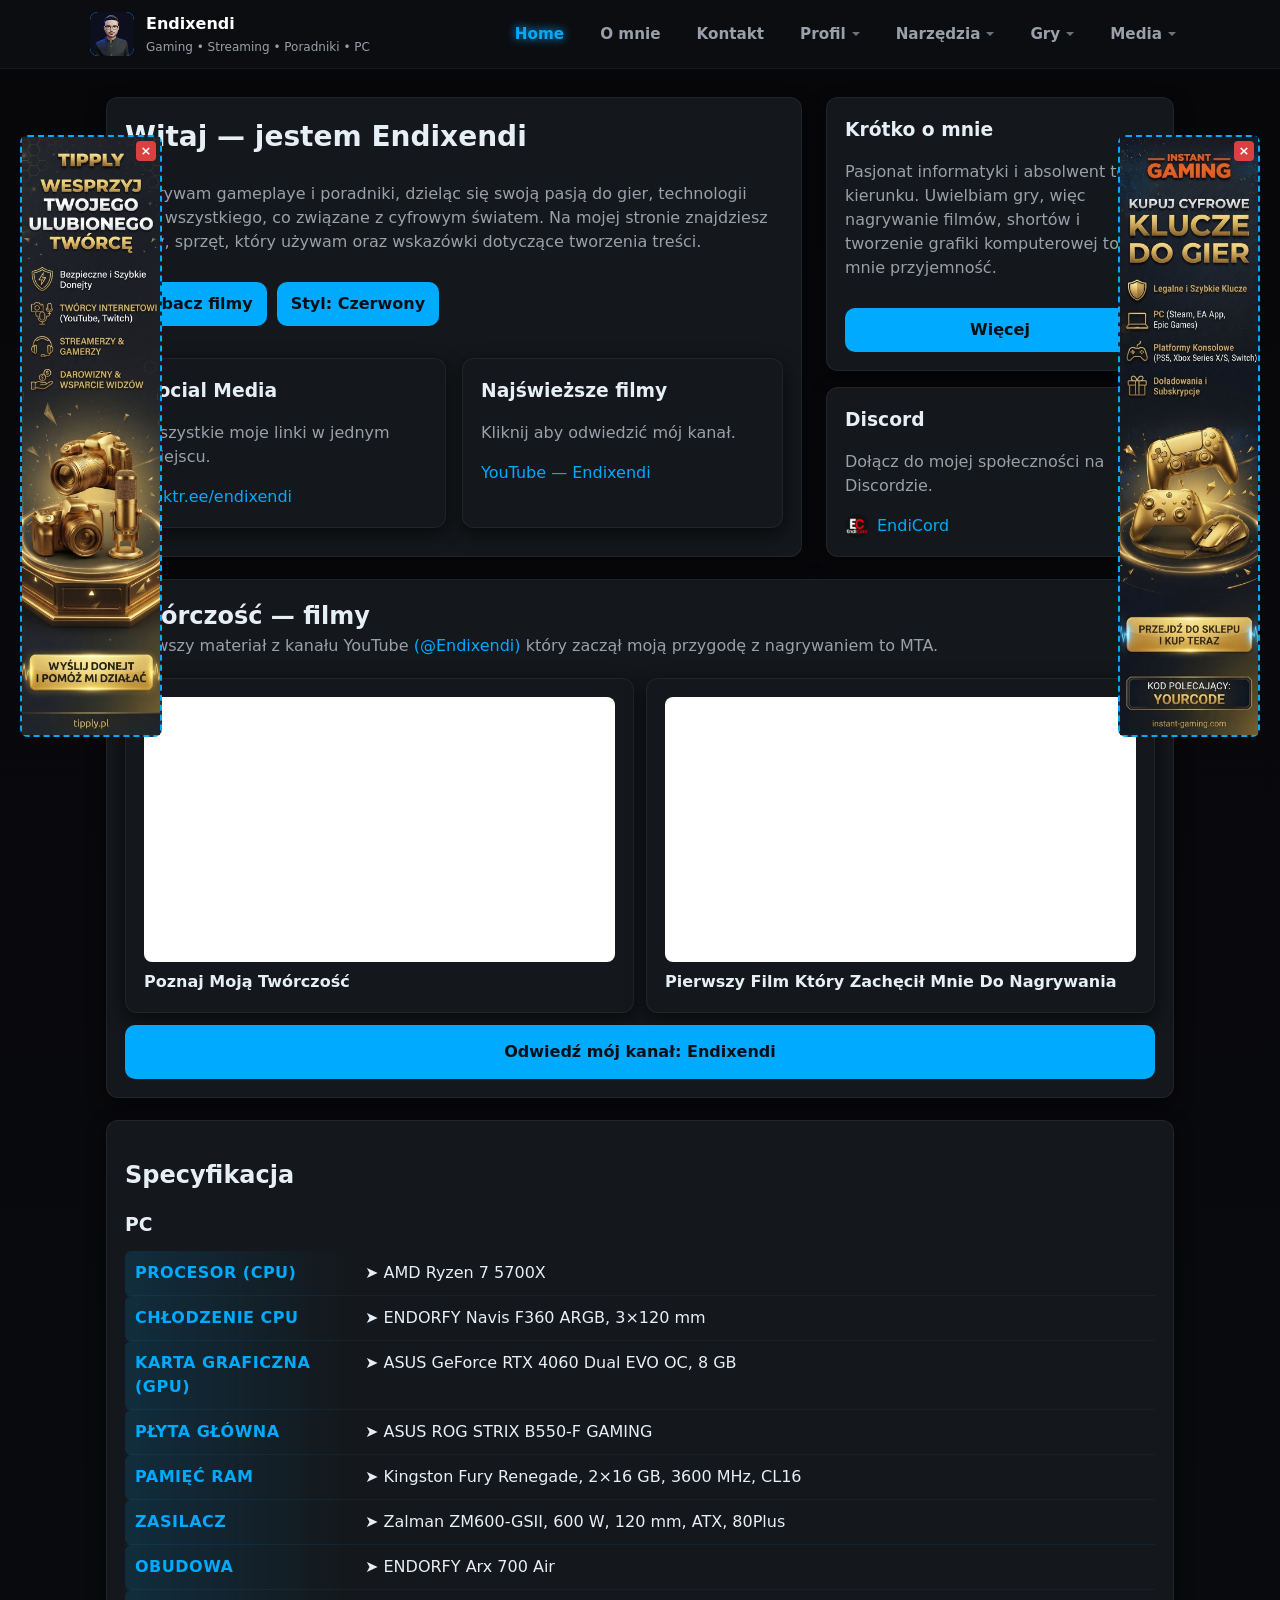
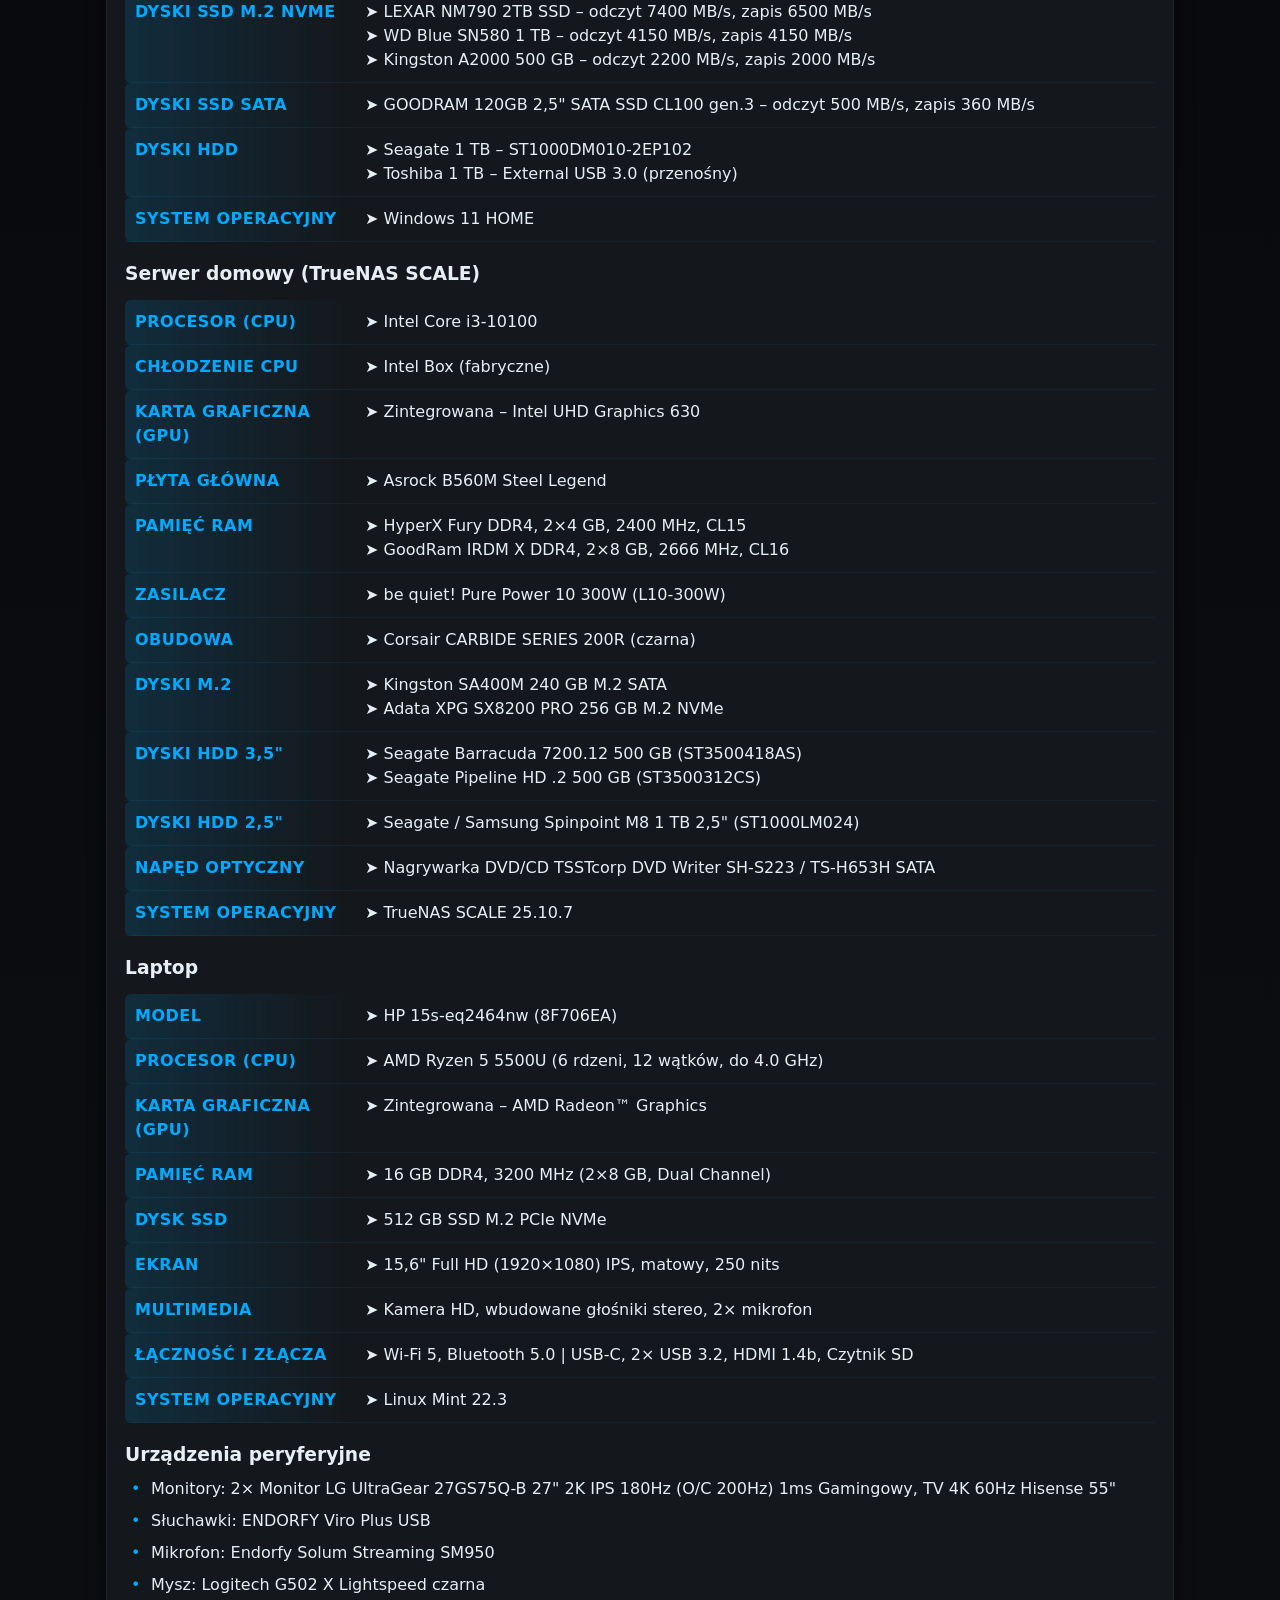
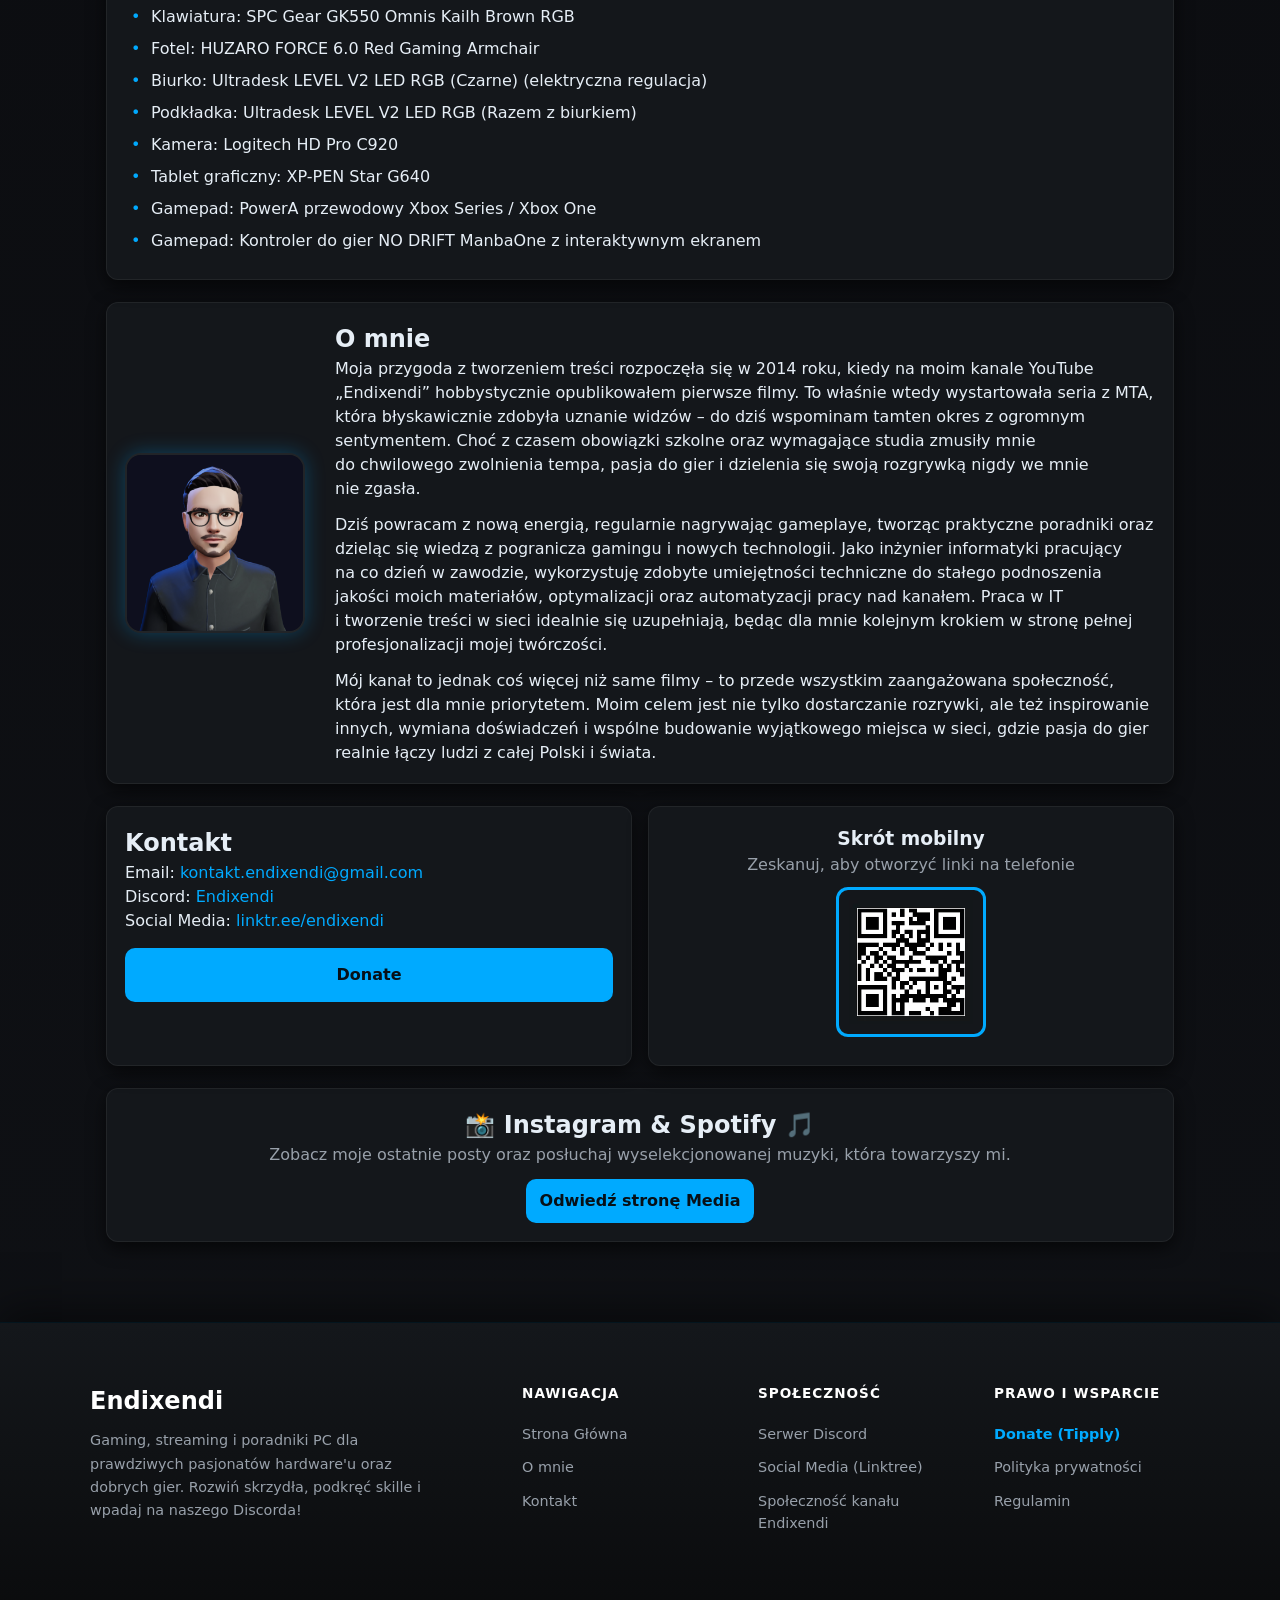
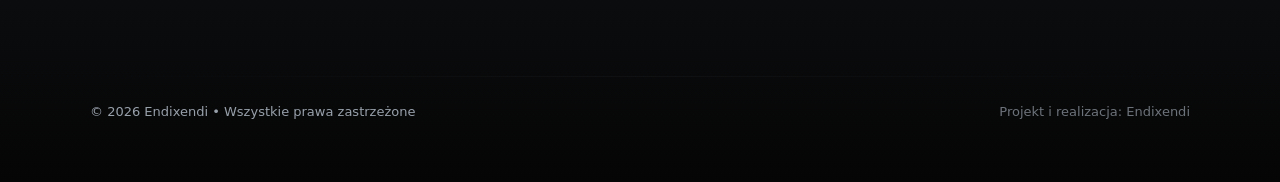
==== commit b024786a: "Add fullscreen support to the Dino game Add native and fallback fullscreen modes, improve touch cont" ====
--- a/index.html
+++ b/index.html
@@ -29,7 +29,7 @@
 
                 <div class="cta">
                     <button class="btn" data-scroll="#tworczosc">Zobacz filmy</button>
-                    <button class="btn" id="red-theme-btn">Włącz czerwony styl</button>
+                    <button class="btn" id="red-theme-btn">Styl: Czerwony</button>
                     <button class="btn" id="toggle-effects-btn" onclick="toggleEffects()">Wyłącz efekty</button>
                 </div>
 
@@ -70,8 +70,7 @@
 
         <section id="tworczosc" class="card mt-22">
             <h2>Twórczość — filmy</h2>
-            <p class="muted">Pierwszy materiał z kanału YouTube <a class="inline-link" href="https://www.youtube.com/c/Endixendi?sub_confirmation=1">(@Endixendi)</a> który zaczął moją przygodę z nagrywaniem to MTA.</p>
-
+			<p class="muted">Pierwszy materiał z kanału YouTube <a class="inline-link" href="https://www.youtube.com/c/Endixendi?sub_confirmation=1" target="_blank" rel="noopener">(@Endixendi)</a> który zaczął moją przygodę z nagrywaniem to MTA.</p>
             <div class="videos" id="videos">
                 <div class="video card">
                     <iframe src="https://www.youtube.com/embed/eXZwitHgwZM" title="YouTube video" allowfullscreen></iframe>
--- a/assets/css/style.css
+++ b/assets/css/style.css
@@ -31,7 +31,7 @@
     color: #e6eef6;
     line-height: 1.5;
     min-height: 100vh;
-    overflow-x: hidden;
+    overflow-x: clip;
     color-scheme: dark;
 }
 
@@ -66,12 +66,11 @@
    ========================================================================== */
 
 header {
-    position: sticky;         /* Zawsze przyklejony u góry */
-    top: 0;
-    background: rgba(15, 17, 21, 0.75); /* Przezroczyste tło dopasowane do --bg */
-    backdrop-filter: blur(12px);       /* Zwiększone rozmycie dla nowoczesnego efektu szkła */
+    position: static;          /* Przewija się razem ze stroną */
+    background: rgba(15, 17, 21, 0.75);
+    backdrop-filter: blur(12px);
     -webkit-backdrop-filter: blur(12px);
-    z-index: 500;              /* Podniesiony zindex, by menu zawsze było nad elementami gry */
+    z-index: 500;
     border-bottom: 1px solid rgba(255, 255, 255, 0.05);
     padding: 12px 20px;
     transition: background var(--transition), border-color var(--transition);
@@ -277,8 +276,8 @@
     width: 300px;
     height: 300px;
     animation: spin 3s linear infinite;
-    object-fit: contain;                                     /* Dodatkowo warto dodać to, aby logo było ostre */
-    filter: drop-shadow(0 0 150px rgba(29, 63, 143, 1.0));   /* Efekt niebieskiej poświaty pasującej do Twojego akcentu */
+    object-fit: contain;
+    filter: drop-shadow(0 0 150px rgba(29, 63, 143, 1.0));
 }
 
 @keyframes spin {
@@ -386,9 +385,9 @@
 .btn:active,
 a.btn:active,
 .ghost:active {
-    transform: scale(0.96); /* Lekkie zmniejszenie (efekt wciśnięcia) */
-    box-shadow: 0 2px 8px rgba(0, 0, 0, 0.4); /* Zmniejszenie cienia, by przycisk wydawał się bliżej tła */
-    opacity: 0.9; /* Delikatna zmiana przezroczystości */
+    transform: scale(0.96);
+    box-shadow: 0 2px 8px rgba(0, 0, 0, 0.4);
+    opacity: 0.9;
 }
 
 /* Efekty hover zunifikowane pod kątem wydajności przejść */
@@ -440,6 +439,7 @@
 } 
 
 table.specs {
+    width: 100%;
     border-collapse: collapse;
 }
 
@@ -451,6 +451,7 @@
 table.specs th {
     padding: 10px;
     border-bottom: 1px solid color-mix(in srgb, var(--accent) 8%, transparent);
+    vertical-align: top;
 }
 
 .cat {
@@ -460,6 +461,45 @@
     padding-left: 12px;
     text-transform: uppercase;
     letter-spacing: 0.5px;
+    border-radius: 6px;
+}
+
+@media screen and (max-width: 700px) {
+    table.specs,
+    table.specs tbody,
+    table.specs tr,
+    table.specs td {
+        display: block;
+        width: 100%;
+    }
+
+    table.specs tr {
+        margin-bottom: 12px;
+        padding-bottom: 10px;
+        border-bottom: 1px solid rgba(255, 255, 255, 0.08);
+    }
+
+    table.specs tr:last-child {
+        margin-bottom: 0;
+        padding-bottom: 0;
+        border-bottom: none;
+    }
+
+    table.specs td:first-child {
+        width: 100%;
+    }
+
+    table.specs td,
+    table.specs th {
+        padding: 8px 10px;
+        border-bottom: none;
+    }
+
+    table.specs td:not(.cat) {
+        padding-top: 8px;
+        padding-left: 12px;
+        color: #eef4fa;
+    }
 }
 
 .videos {
@@ -646,7 +686,6 @@
     border: none;
     overflow: hidden;
     width: 100%;
-	/*height: 380px;*/
     margin-top: 20px;
 }
 
@@ -916,11 +955,11 @@
    ========================================================================== */
 
 .seasonal-particle {
-    position: fixed;
-    top: -30px;
-    pointer-events: none;
-    z-index: 9999;
-    animation: fall linear forwards;
+	position: fixed;
+	top: -30px;
+	pointer-events: none;
+	z-index: 400;
+	animation: fall linear forwards;
 }
 
 @keyframes fall {
@@ -954,7 +993,6 @@
 body.theme-green 	{ --accent: #00dc04; --accent-2: #00dc04; }
 
 /* Motyw: FABRYCZNY (Niebieski) */
-/* body.theme-default { --accent: #00aaff; --accent-2: #00aaff; } */
 body.theme-blue 	{ --accent: #00aaff; --accent-2: #00aaff; }
 
 /* Nowe, dynamiczne dopasowanie menu do czerwonego motywu */
@@ -1013,54 +1051,49 @@
    Pływający przycisk powrotu na górę strony (Fixed)
    ========================================================================== */
 .floating-back-to-top {
-    position: fixed; /* Przykleja przycisk do ekranu, nie do zawartości strony */
-    bottom: 30px;    /* Odległość od dolnej krawędzi ekranu */
-    right: 30px;     /* Odległość od prawej krawędzi ekranu */
+    position: fixed;
+    bottom: 30px;
+    right: 30px;
     width: 44px;
     height: 44px;
-    line-height: 42px; /* Centrowanie strzałki w pionie */
+    line-height: 42px;
     text-align: center;
-    background: #14171b; /* Identyczne tło jak karty, by nic nie prześwitywało */
+    background: #14171b;
     border: 1px solid rgba(255, 255, 255, 0.08);
     color: var(--muted);
-    border-radius: 50%; /* Okrągły kształt */
+    border-radius: 50%;
     text-decoration: none;
     font-size: 1rem;
     font-weight: bold;
-    z-index: 1000;   /* Bardzo wysoki z-index, żeby strzałka była nad grami i sekcjami */
+    z-index: 1000;
     box-shadow: 0 5px 20px rgba(0, 0, 0, 0.6);
     cursor: pointer;
     
-    /* Stan początkowy: przycisk jest niewidoczny i lekko obniżony */
     opacity: 0;
     visibility: hidden;
     transform: translateY(20px);
     transition: all 0.3s ease-in-out;
 }
 
-/* Klasa aktywowana przez JavaScript, gdy użytkownik przewinie stronę w dół */
 .floating-back-to-top.show {
     opacity: 1;
     visibility: visible;
-    transform: translateY(0); /* Płynne wysunięcie do góry */
-}
-
-/* Efekt po najechaniu myszką */
+    transform: translateY(0);
+}
+
 .floating-back-to-top:hover {
     color: var(--accent);
     border-color: var(--accent);
-    transform: translateY(-5px); /* Delikatne uniesienie (mikrointerakcja) */
+    transform: translateY(-5px);
     box-shadow: 0 8px 30px rgba(0, 0, 0, 0.7), 
                 0 0 15px rgba(0, 170, 255, 0.3);
 }
 
-/* Dynamiczne dopasowanie do czerwonego motywu serwisu */
 body.theme-red .floating-back-to-top:hover {
     box-shadow: 0 8px 30px rgba(0, 0, 0, 0.7), 
                 0 0 15px rgba(255, 0, 0, 0.3) !important;
 }
 
-/* Dostosowanie wielkości przycisku na mniejszych ekranach (smartfony) */
 @media (max-width: 600px) {
     .floating-back-to-top {
         bottom: 20px;
@@ -1077,12 +1110,12 @@
 
 .about-me-layout {
     display: flex;
-    align-items: center; /* Wyśrodkowanie pionowe logo względem bloku tekstu */
-    gap: 30px;           /* Odstęp między zdjęciem a tekstem */
+    align-items: center;
+    gap: 30px;
 }
 
 .about-me-thumb {
-    flex: 0 0 180px;     /* Stała szerokość kolumny z logo na desktopie */
+    flex: 0 0 180px;
     display: flex;
     justify-content: center;
     align-items: center;
@@ -1090,36 +1123,33 @@
 
 .about-me-logo {
     width: 100%;
-    max-width: 180px;    /* Bezpieczny wymiar grafiki */
+    max-width: 180px;
     height: auto;
-    border-radius: 16px; /* Pasujące zaokrąglenie do Twoich kart */
+    border-radius: 16px;
     border: 2px solid var(--border);
-    box-shadow: 0 0 20px color-mix(in srgb, var(--accent) 30%, transparent); /* Neonowy glow */
+    box-shadow: 0 0 20px color-mix(in srgb, var(--accent) 30%, transparent);
     object-fit: cover;
     transition: transform var(--transition), border-color var(--transition);
 }
 
 .about-me-text {
-    flex: 1;             /* Tekst zajmuje całą pozostałą przestrzeń */
-}
-
-/* Zachowanie spójności akapitów wewnątrz bloku */
+    flex: 1;
+}
+
 .about-me-text p + p {
     margin-top: 12px;
 }
 
-/* Mikrointerakcja powiązana z hoverem całej karty (zgodnie z Twoim stylem) */
 .card:hover .about-me-logo {
-    transform: rotate(-3deg) scale(1.03); /* Delikatne wychylenie w lewo */
+    transform: rotate(-3deg) scale(1.03);
     border-color: var(--accent);
 }
 
-/* REPOZYTORIUM MOBILNE (Media Query dla ekranów mniejszych niż desktop) */
 @media screen and (max-width: 768px) {
     .about-me-layout {
-        flex-direction: column; /* Układ pionowy na smartfonach */
+        flex-direction: column;
         gap: 20px;
-        text-align: center;     /* Wyśrodkowanie tekstu i nagłówka */
+        text-align: center;
     }
 
     .about-me-thumb {
@@ -1127,7 +1157,7 @@
     }
 
     .about-me-logo {
-        max-width: 140px;       /* Nieco mniejsze logo na ekranach telefonów */
+        max-width: 140px;
     }
 }
 
@@ -1135,7 +1165,6 @@
    Stylizacja ujednoliconej listy źródeł audio (Sekcja #controls)
    ========================================================================== */
 
-/* Główna lista (Muzyka i Efekty) */
 #controls ul {
     list-style-type: none;
     padding-left: 0;
@@ -1147,11 +1176,10 @@
     line-height: 1.5;
 }
 
-/* Wewnętrzna podlista (konkretne akcje SFX) */
 #controls ul ul {
-    list-style-type: disc; /* Przywraca standardowe okrągłe kropki */
-    list-style-position: outside; /* Gwarantuje, że kropki stoją w równej kolumnie poza tekstem */
-    padding-left: 24px; /* Bezpieczne odsunięcie w prawo - kropki nie najeżdżają na tekst */
+    list-style-type: disc;
+    list-style-position: outside;
+    padding-left: 24px;
     margin-top: 6px;
     margin-bottom: 0;
 }
@@ -1162,7 +1190,6 @@
     padding-left: 4px;
 }
 
-/* Kolorowanie kropek podlisty na kolor akcentu (zgodnie z Twoim stylem list w specs) */
 #controls ul ul li::marker {
     color: var(--accent);
 }
@@ -1179,7 +1206,6 @@
    ZAKAMUFLOWANY SYSTEM SKRÓTÓW STRONY (INDEX)
    ========================================================================== */
 
-/* Podział na wersje urządzeń */
 @media screen and (min-width: 1201px) {
     .pc-only { display: block !important; }
     .mobile-only { display: none !important; }
@@ -1189,9 +1215,8 @@
     .mobile-only { display: block !important; }
 }
 
-/* Główne kontenery boczne (PC) */
 .site-shortcut-panel {
-    display: none; /* JS pokaże cały panel */
+    display: none;
     position: fixed;
     top: 15vh;
     width: 142px;
@@ -1202,7 +1227,6 @@
     z-index: 999;
 }
 
-/* Zarządzanie widocznością kafelków wewnątrz kontenera */
 .shortcut-holder {
     width: 100%;
     height: 100%;
@@ -1210,13 +1234,13 @@
 }
 
 .shortcut-item {
-    display: none; /* Domyślnie wszystkie kafelki są ukryte */
+    display: none;
     width: 100%;
     height: 100%;
 }
 
 .shortcut-item.is-active {
-    display: block !important; /* Pokazuje tylko wylosowany aktywowany kafelek */
+    display: block !important;
 }
 
 .shortcut-item a, .shortcut-item img {
@@ -1226,7 +1250,6 @@
     object-fit: cover;
 }
 
-/* Przycisk zamknięcia panelu */
 .shortcut-close-trigger {
     position: absolute;
     top: 4px;
@@ -1250,21 +1273,24 @@
     background: #ef4444;
 }
 
-/* WERSJA MOBILNA (Dolny pasek) */
 .mobile-navigation-bar {
-    display: none !important;
-    position: fixed;
-    bottom: 20px;
-    left: 5%;
-    width: 90%;
-    height: 76px;
-    background: rgba(20, 24, 33, 0.95);
-    border: 2px dashed var(--accent);
-    border-radius: 8px;
-    z-index: 9999;
-    overflow: hidden;
-    box-shadow: 0 -4px 15px rgba(0, 0, 0, 0.5);
-    animation: triggerMobileSlide 0.4s ease-out forwards;
+	display: none;
+	position: fixed;
+	bottom: 20px;
+	left: 5%;
+	width: 90%;
+	height: 76px;
+	background: rgba(20, 24, 33, 0.95);
+	border: 2px dashed var(--accent);
+	border-radius: 8px;
+	z-index: 9999;
+	overflow: hidden;
+	box-shadow: 0 -4px 15px rgba(0, 0, 0, 0.5);
+	animation: triggerMobileSlide 0.4s ease-out forwards;
+}
+
+.mobile-navigation-bar.is-open {
+    display: block;
 }
 
 @keyframes triggerMobileSlide {
@@ -1279,7 +1305,7 @@
 @media screen and (max-width: 1200px) {
     .menu-icon { 
         display: block; 
-        color: var(--accent); /* Zmieniono z białego na kolor motywu strony */
+        color: var(--accent);
         font-weight: bold;
         background: rgba(255, 255, 255, 0.02);
         border: 1px solid rgba(255, 255, 255, 0.05);
@@ -1293,24 +1319,23 @@
         position: absolute;
         top: 100%;
         left: 0;
-        background: #14171b; /* var(--card) */
+        background: #14171b;
         padding: 20px;
         box-sizing: border-box;
         border-bottom: 1px solid rgba(255, 255, 255, 0.08);
         z-index: 499;
-        text-align: center; /* Wyśrodkowanie linków głównych */
+        text-align: center;
         max-height: calc(100vh - 72px);
         overflow-y: auto;
     }
 
-    /* Klasa aktywowana przez skrypt JS po kliknięciu hamburgera */
     #main-nav.show {
         display: flex;
     }
     
     .dropdown {
         width: 100%;
-        text-align: center; /* Wyśrodkowanie przycisków "Gry ▾" itp. */
+        text-align: center;
     }
 
     .dropdown-content { 
@@ -1322,29 +1347,23 @@
         border: none;
         margin-top: 6px;
         border-radius: 8px;
-        
-        /* Wyłączenie desktopowych efektów najechania myszką */
         opacity: 1;
         visibility: visible;
         transform: none;
-        
-        /* Domyślnie ukryte na telefonie, dopóki użytkownik nie kliknie */
         display: none; 
-        text-align: center; /* Wyśrodkowanie linków wewnątrz podmenu */
-    }
-
-    /* Klasa sterowana za pomocą JS po kliknięciu w podkategorię */
+        text-align: center;
+    }
+
     .dropdown.open .dropdown-content {
         display: block;
     }
 
-    /* Marginesy dla linków wewnątrz podmenu na telefonie */
     .dropdown-content a {
         padding: 12px 16px;
     }
     
     .dropdown-content a:hover {
-        padding-left: 16px; /* Wyłączenie przesunięcia w prawo na telefonie */
+        padding-left: 16px;
         background: rgba(255, 255, 255, 0.03);
     }
     
@@ -1377,13 +1396,12 @@
         height: 200px; 
     }
     
-	.widget-margin-top {
-	margin-top: 20px;
-}
-	
+    .widget-margin-top {
+        margin-top: 20px;
+    }
+    
     .snapwidget-widget { 
         width: 100%; 
-        height: 1000px%; 
         aspect-ratio: 25 / 10; 
     }
 }
@@ -1392,7 +1410,6 @@
    SEKCJA LICZNIKÓW NA ŻYWO (LIVECOUNTS)
    ========================================================================== */
 
-/* Kontener na liczniki Livecounts */
 .live-counters-container {
     display: flex;
     flex-wrap: wrap;
@@ -1401,11 +1418,38 @@
     margin: 25px 0 10px 0;
 }
 
-/* Pojedyncza ramka z licznikiem */
 .counter-iframe {
     border: none;
     width: 280px;
     height: 80px;
     border-radius: 8px;
     overflow: hidden;
+}
+
+/* ==========================================================================
+   MENU PRZYKLEJONE - TYLKO KOMPUTERY
+   ========================================================================== */
+
+@media screen and (min-width: 1201px) {
+    #menu-placeholder {
+        position: sticky;
+        top: 0;
+        z-index: 9999;
+    }
+
+    #menu-placeholder > header {
+        position: static;
+    }
+}
+
+/* TELEFONY I TABLETY - MENU PRZEWIJA SIĘ NORMALNIE */
+
+@media screen and (max-width: 1200px) {
+    #menu-placeholder {
+        position: static;
+    }
+
+    #menu-placeholder > header {
+        position: static;
+    }
 }
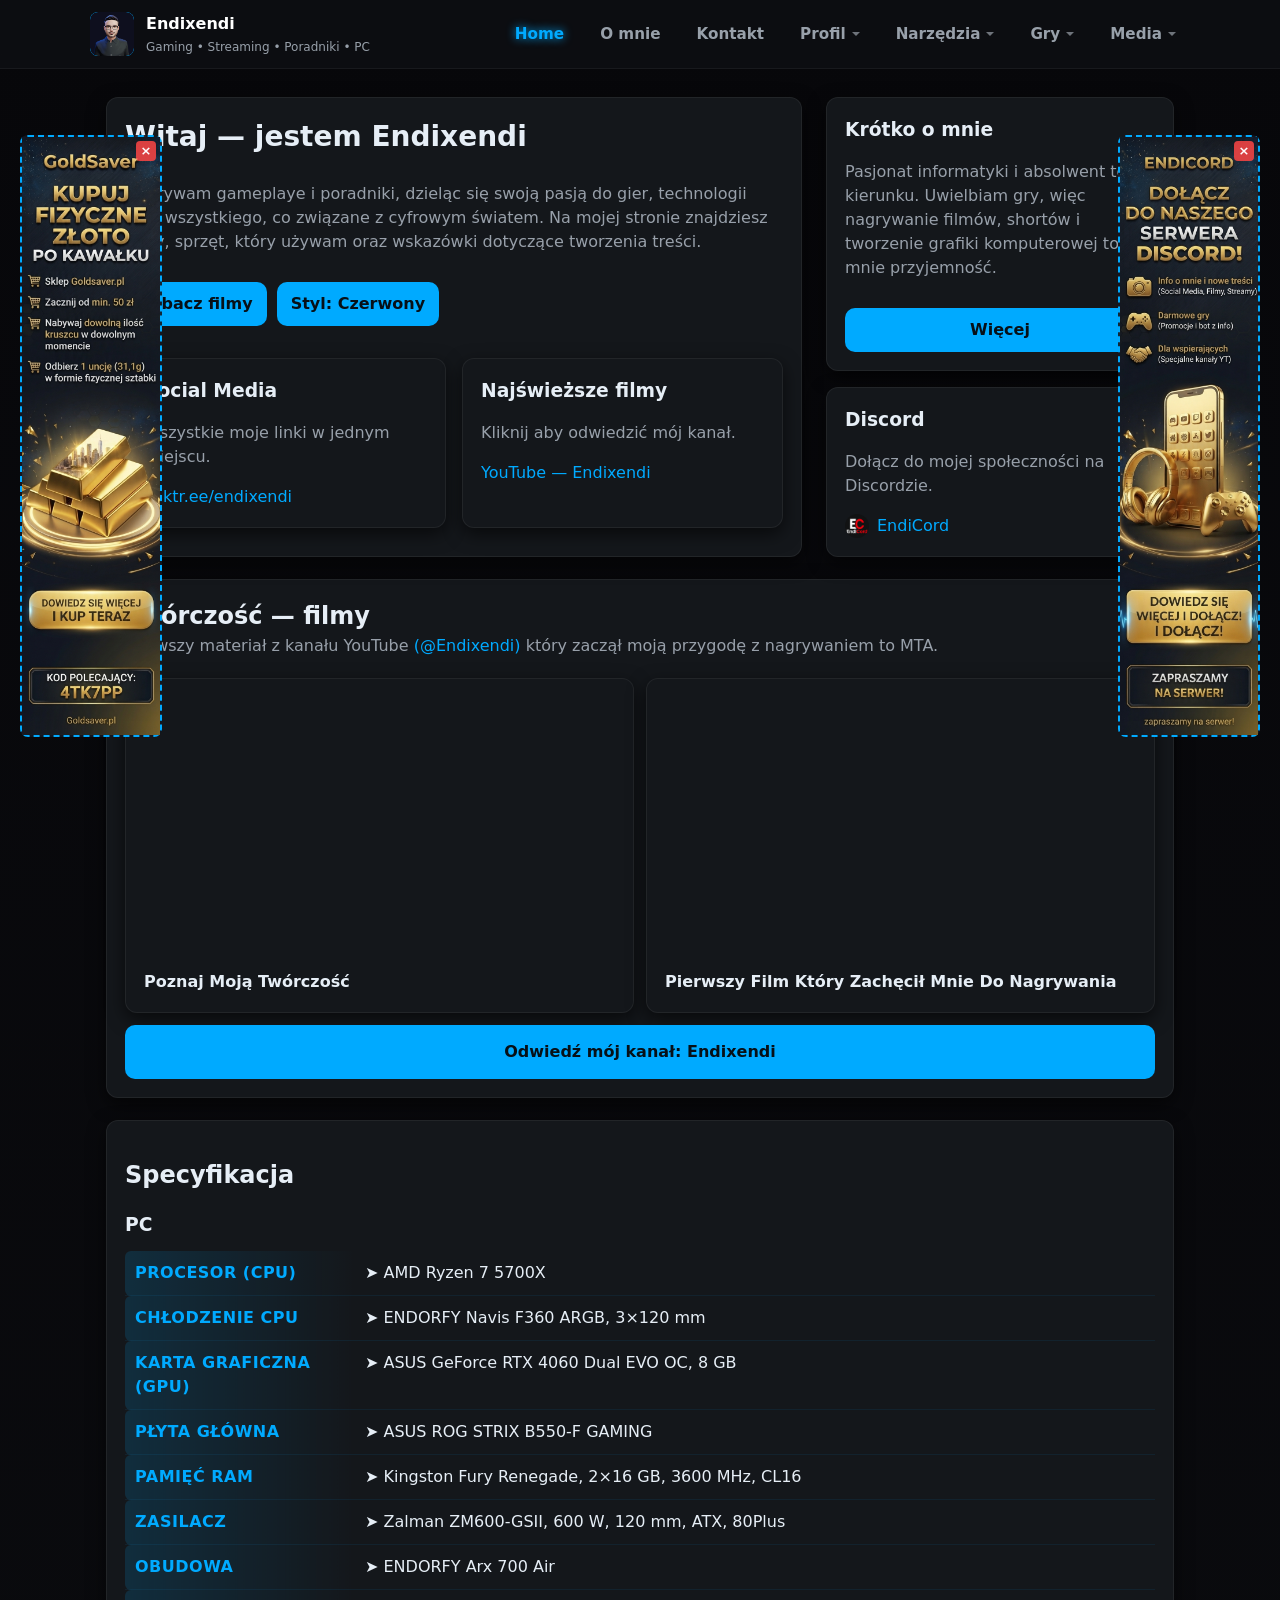
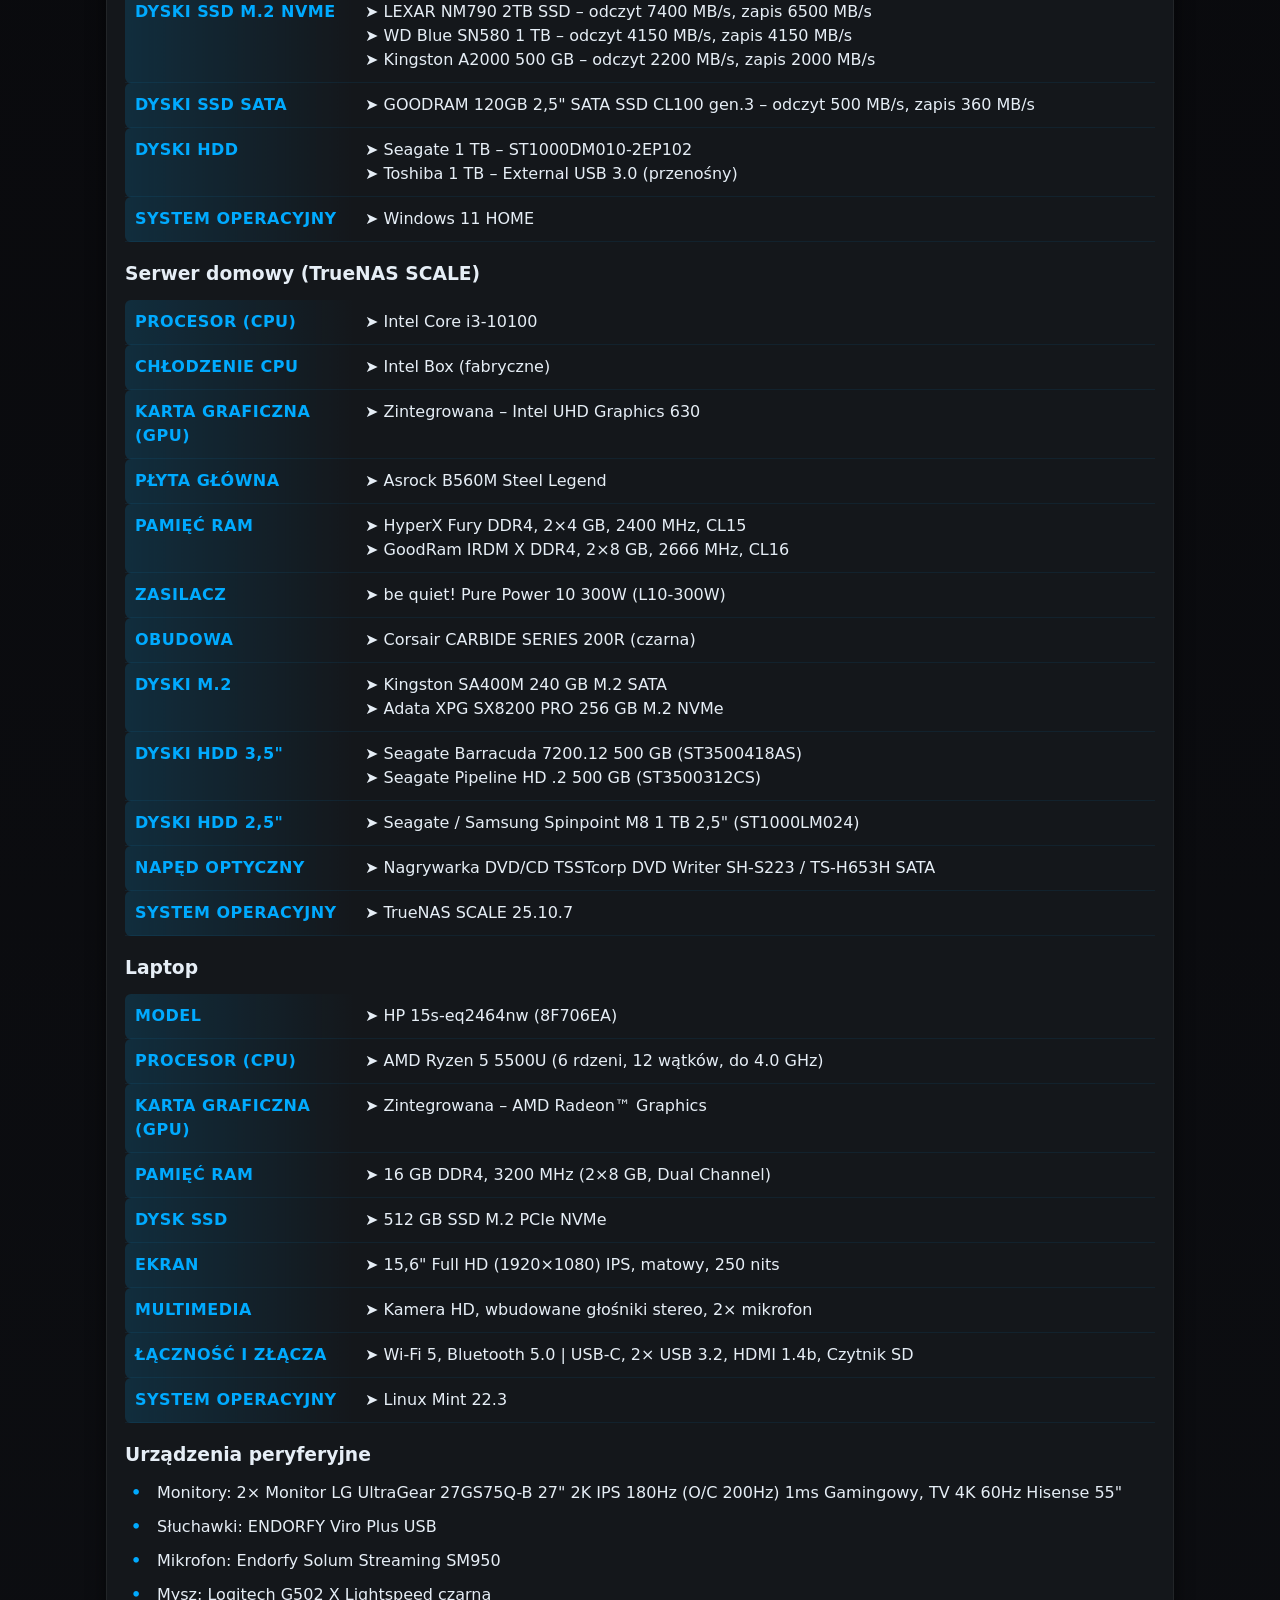
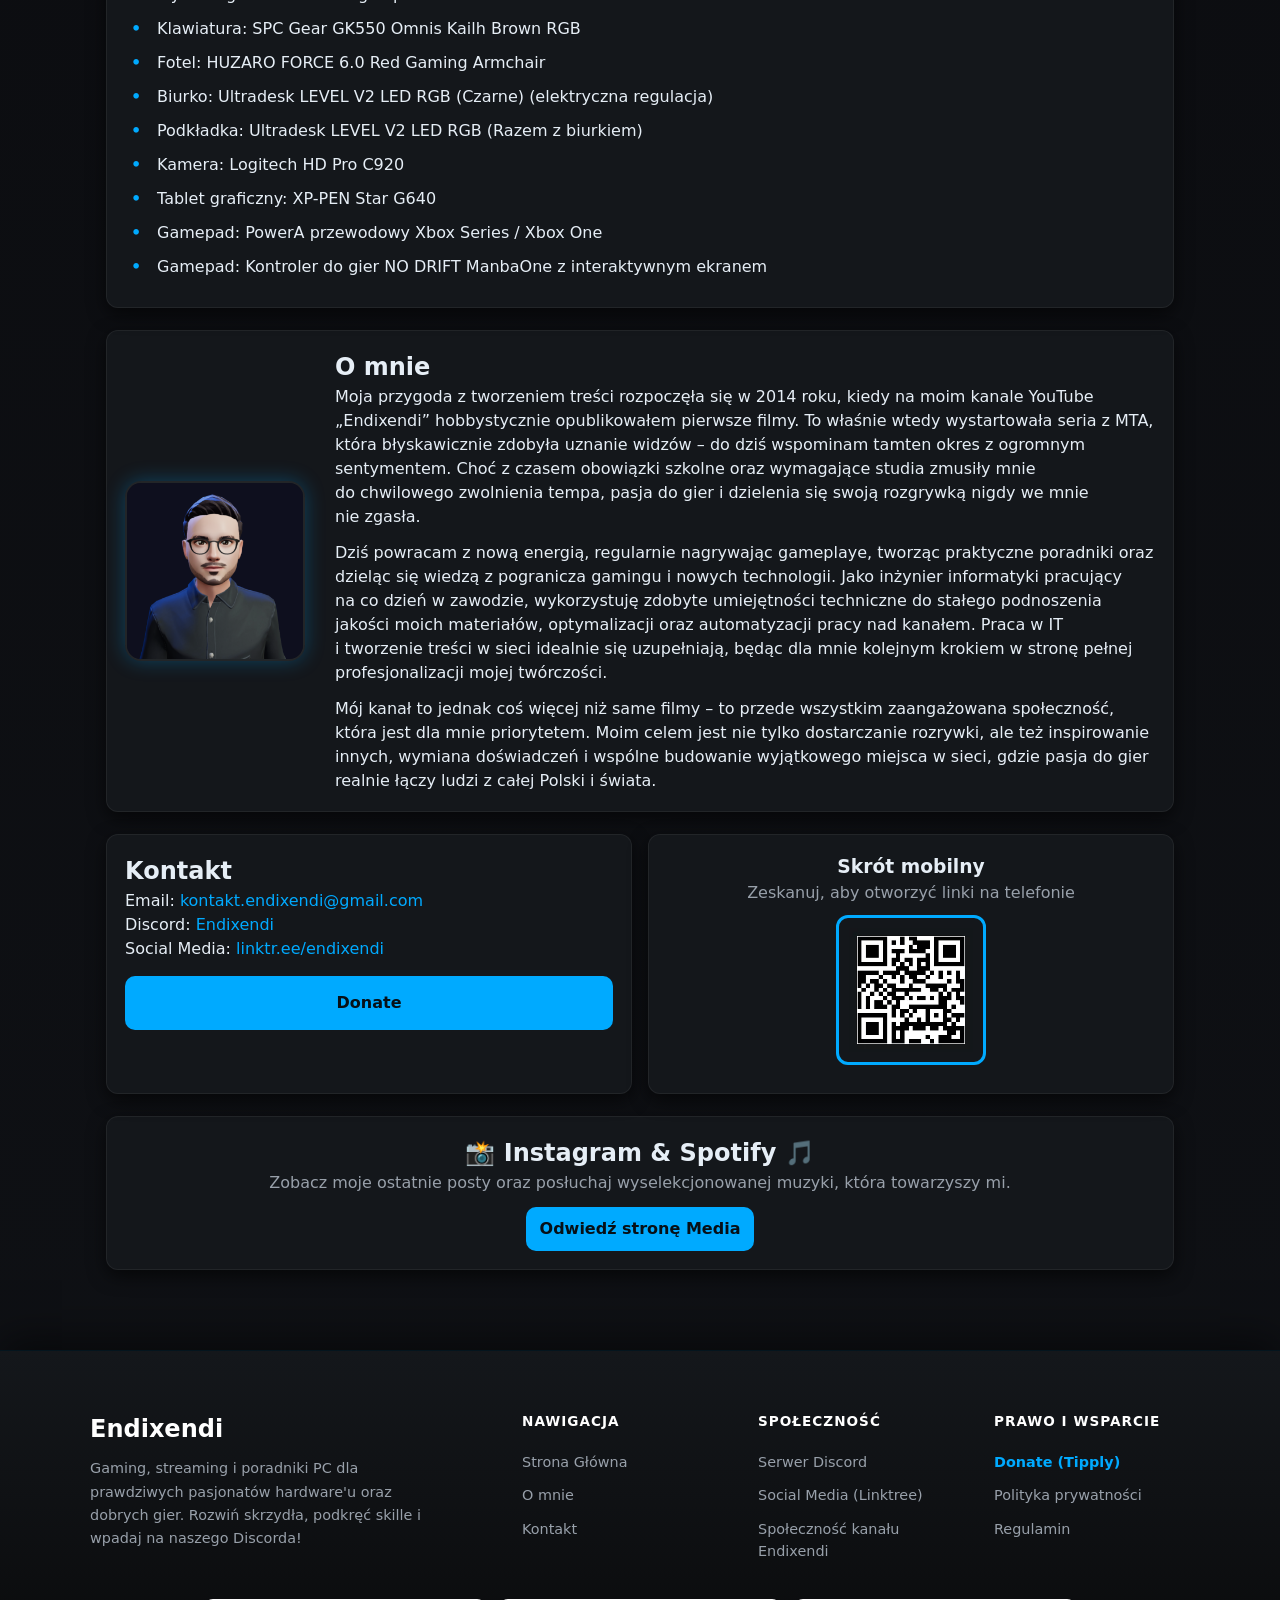
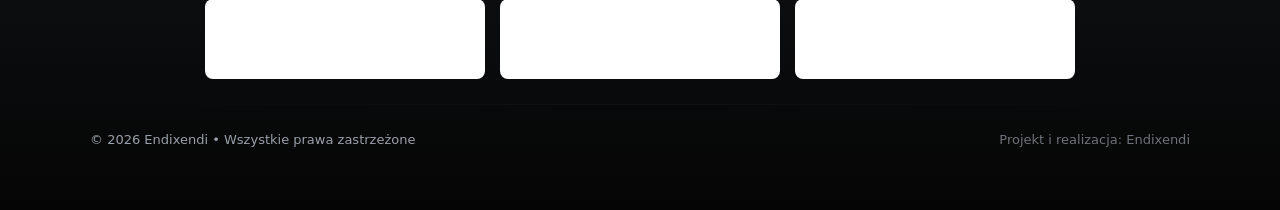
==== commit ef491f14: "Unify game fullscreen and polish site styles Share fullscreen handling and button styles across game" ====
--- a/index.html
+++ b/index.html
@@ -73,11 +73,11 @@
 			<p class="muted">Pierwszy materiał z kanału YouTube <a class="inline-link" href="https://www.youtube.com/c/Endixendi?sub_confirmation=1" target="_blank" rel="noopener">(@Endixendi)</a> który zaczął moją przygodę z nagrywaniem to MTA.</p>
             <div class="videos" id="videos">
                 <div class="video card">
-                    <iframe src="https://www.youtube.com/embed/eXZwitHgwZM" title="YouTube video" allowfullscreen></iframe>
+                    <iframe loading="lazy" src="https://www.youtube.com/embed/eXZwitHgwZM" title="YouTube video" allowfullscreen></iframe>
                     <div class="video-title">Poznaj Moją Twórczość</div>
                 </div>
                 <div class="video card">
-                    <iframe src="https://www.youtube.com/embed/lqi6XXv5g10" title="YouTube video" allowfullscreen></iframe>
+                    <iframe loading="lazy" src="https://www.youtube.com/embed/lqi6XXv5g10" title="YouTube video" allowfullscreen></iframe>
                     <div class="video-title">Pierwszy Film Który Zachęcił Mnie Do Nagrywania</div>
                 </div>
             </div>
@@ -236,33 +236,33 @@
 		<div id="navigation-left-panel" class="site-shortcut-panel pc-only" style="left: 20px;">
 			<button class="shortcut-close-trigger" onclick="dismissPanel('navigation-left-panel')">×</button>
 			<div class="shortcut-holder">
-				<div class="shortcut-item" data-id="goldsaver"><a href="https://goldsaver.pl/pl/kod/4TK7PP" target="_blank" rel="noopener"><img src="assets/images/promos/goldsaver.jpg" alt="Navigation"></a></div>
-				<div class="shortcut-item" data-id="dc"><a href="https://discord.com/invite/MwGVnXWUaW" target="_blank" rel="noopener"><img src="assets/images/promos/dc.jpg" alt="Navigation"></a></div>
-				<div class="shortcut-item" data-id="instant"><a href="https://www.instant-gaming.com/pl/?igr=endixendi" target="_blank" rel="noopener"><img src="assets/images/promos/instantgaming.jpg" alt="Navigation"></a></div>
-				<div class="shortcut-item" data-id="tipply"><a href="https://tipply.pl/@endixendi" target="_blank" rel="noopener"><img src="assets/images/promos/tipply.jpg" alt="Navigation"></a></div>
-				<div class="shortcut-item" data-id="cs"><a href="https://csgo-skins.com/?ref=ENDIXENDI" target="_blank" rel="noopener"><img src="assets/images/promos/cs.jpg" alt="Navigation"></a></div>
+				<div class="shortcut-item" data-id="goldsaver"><a href="https://goldsaver.pl/pl/kod/4TK7PP" target="_blank" rel="noopener"><img src="assets/images/promos/goldsaver.jpg" alt="GoldSaver"></a></div>
+				<div class="shortcut-item" data-id="dc"><a href="https://discord.com/invite/MwGVnXWUaW" target="_blank" rel="noopener"><img src="assets/images/promos/dc.jpg" alt="Discord"></a></div>
+				<div class="shortcut-item" data-id="instant"><a href="https://www.instant-gaming.com/pl/?igr=endixendi" target="_blank" rel="noopener"><img src="assets/images/promos/instantgaming.jpg" alt="Instant Gaming"></a></div>
+				<div class="shortcut-item" data-id="tipply"><a href="https://tipply.pl/@endixendi" target="_blank" rel="noopener"><img src="assets/images/promos/tipply.jpg" alt="Tipply"></a></div>
+				<div class="shortcut-item" data-id="cs"><a href="https://csgo-skins.com/?ref=ENDIXENDI" target="_blank" rel="noopener"><img src="assets/images/promos/cs.jpg" alt="CSGO-Skins"></a></div>
 			</div>
 		</div>
 
 		<div id="navigation-right-panel" class="site-shortcut-panel pc-only" style="right: 20px;">
 			<button class="shortcut-close-trigger" onclick="dismissPanel('navigation-right-panel')">×</button>
 			<div class="shortcut-holder">
-				<div class="shortcut-item" data-id="goldsaver"><a href="https://goldsaver.pl/pl/kod/4TK7PP" target="_blank" rel="noopener"><img src="assets/images/promos/goldsaver.jpg" alt="Navigation"></a></div>
-				<div class="shortcut-item" data-id="dc"><a href="https://discord.com/invite/MwGVnXWUaW" target="_blank" rel="noopener"><img src="assets/images/promos/dc.jpg" alt="Navigation"></a></div>
-				<div class="shortcut-item" data-id="instant"><a href="https://www.instant-gaming.com/pl/?igr=endixendi" target="_blank" rel="noopener"><img src="assets/images/promos/instantgaming.jpg" alt="Navigation"></a></div>
-				<div class="shortcut-item" data-id="tipply"><a href="https://tipply.pl/@endixendi" target="_blank" rel="noopener"><img src="assets/images/promos/tipply.jpg" alt="Navigation"></a></div>
-				<div class="shortcut-item" data-id="cs"><a href="https://csgo-skins.com/?ref=ENDIXENDI" target="_blank" rel="noopener"><img src="assets/images/promos/cs.jpg" alt="Navigation"></a></div>
+				<div class="shortcut-item" data-id="goldsaver"><a href="https://goldsaver.pl/pl/kod/4TK7PP" target="_blank" rel="noopener"><img src="assets/images/promos/goldsaver.jpg" alt="GoldSaver"></a></div>
+				<div class="shortcut-item" data-id="dc"><a href="https://discord.com/invite/MwGVnXWUaW" target="_blank" rel="noopener"><img src="assets/images/promos/dc.jpg" alt="Discord"></a></div>
+				<div class="shortcut-item" data-id="instant"><a href="https://www.instant-gaming.com/pl/?igr=endixendi" target="_blank" rel="noopener"><img src="assets/images/promos/instantgaming.jpg" alt="Instant Gaming"></a></div>
+				<div class="shortcut-item" data-id="tipply"><a href="https://tipply.pl/@endixendi" target="_blank" rel="noopener"><img src="assets/images/promos/tipply.jpg" alt="Tipply"></a></div>
+				<div class="shortcut-item" data-id="cs"><a href="https://csgo-skins.com/?ref=ENDIXENDI" target="_blank" rel="noopener"><img src="assets/images/promos/cs.jpg" alt="CSGO-Skins"></a></div>
 			</div>
 		</div>
 
 		<div id="mobile-sticky-footer" class="mobile-navigation-bar mobile-only">
 			<button class="shortcut-close-trigger" onclick="dismissPanel('mobile-sticky-footer')">×</button>
 			<div class="shortcut-holder">
-				<div class="shortcut-item" data-id="goldsaver"><a href="https://goldsaver.pl/pl/kod/4TK7PP" target="_blank" rel="noopener"><img src="assets/images/promos/mcs.jpg" alt="Navigation"></a></div>
-				<div class="shortcut-item" data-id="dc"><a href="https://discord.com/invite/MwGVnXWUaW" target="_blank" rel="noopener"><img src="assets/images/promos/mdc.jpg" alt="Navigation"></a></div>
-				<div class="shortcut-item" data-id="instant"><a href="https://www.instant-gaming.com/pl/?igr=endixendi" target="_blank" rel="noopener"><img src="assets/images/promos/minstantgaming.jpg" alt="Navigation"></a></div>
-				<div class="shortcut-item" data-id="tipply"><a href="https://tipply.pl/@endixendi" target="_blank" rel="noopener"><img src="assets/images/promos/mtipply.jpg" alt="Navigation"></a></div>
-				<div class="shortcut-item" data-id="cs"><a href="https://csgo-skins.com/?ref=ENDIXENDI" target="_blank" rel="noopener"><img src="assets/images/promos/mcs.jpg" alt="Navigation"></a></div>
+				<div class="shortcut-item" data-id="goldsaver"><a href="https://goldsaver.pl/pl/kod/4TK7PP" target="_blank" rel="noopener"><img src="assets/images/promos/mcs.jpg" alt="GoldSaver"></a></div>
+				<div class="shortcut-item" data-id="dc"><a href="https://discord.com/invite/MwGVnXWUaW" target="_blank" rel="noopener"><img src="assets/images/promos/mdc.jpg" alt="Discord"></a></div>
+				<div class="shortcut-item" data-id="instant"><a href="https://www.instant-gaming.com/pl/?igr=endixendi" target="_blank" rel="noopener"><img src="assets/images/promos/minstantgaming.jpg" alt="Instant Gaming"></a></div>
+				<div class="shortcut-item" data-id="tipply"><a href="https://tipply.pl/@endixendi" target="_blank" rel="noopener"><img src="assets/images/promos/mtipply.jpg" alt="Tipply"></a></div>
+				<div class="shortcut-item" data-id="cs"><a href="https://csgo-skins.com/?ref=ENDIXENDI" target="_blank" rel="noopener"><img src="assets/images/promos/mcs.jpg" alt="CSGO-Skins"></a></div>
 			</div>
 		</div>
 		
--- a/assets/css/style.css
+++ b/assets/css/style.css
@@ -12,6 +12,9 @@
     --glass: rgba(255, 255, 255, 0.03); /* Efekt szkła */
     --maxw: 1100px;           /* Maksymalna szerokość kontenera */
     --transition: 0.25s ease;
+    --danger: #ff4d6d;        /* Kolor błędu / trafienia / przegranej */
+    --warning: #ff9f1c;       /* Kolor ostrzeżenia */
+    --on-accent: #000;        /* Kolor tekstu na tle --accent */
     font-family: Inter, system-ui, -apple-system, Arial, sans-serif;
 }
 
@@ -31,6 +34,7 @@
     color: #e6eef6;
     line-height: 1.5;
     min-height: 100vh;
+    min-height: 100dvh;
     overflow-x: clip;
     color-scheme: dark;
 }
@@ -155,7 +159,7 @@
 /* Wsparcie dla linku aktywnego (wskazywanego przez podstronę) */
 #main-nav a.active {
     color: var(--accent);
-    background: rgba(0, 170, 255, 0.06);
+    background: color-mix(in srgb, var(--accent) 6%, transparent);
 }
 
 /* ==========================================================================
@@ -231,7 +235,7 @@
 }
 
 .dropdown-content a:hover {
-    background: rgba(0, 170, 255, 0.08);
+    background: color-mix(in srgb, var(--accent) 8%, transparent);
     color: #fff;
     padding-left: 20px; /* Eleganckie przesunięcie w prawo podczas hoveru */
 }
@@ -277,7 +281,7 @@
     height: 300px;
     animation: spin 3s linear infinite;
     object-fit: contain;
-    filter: drop-shadow(0 0 150px rgba(29, 63, 143, 1.0));
+    filter: drop-shadow(0 0 40px rgba(29, 63, 143, 0.9));
 }
 
 @keyframes spin {
@@ -292,7 +296,9 @@
 /* Klasa do ukrycia loadera przez JS */
 .loader-hidden {
     opacity: 0;
+    visibility: hidden;      /* zatrzymuje animację i render po zniknięciu */
     pointer-events: none;
+    transition: opacity 0.5s ease, visibility 0s linear 0.5s;
 }
 
 /* ==========================================================================
@@ -313,14 +319,9 @@
 }
 
 .hero > .card-container {
-    flex: 2;
     display: grid;
     grid-template-columns: 1fr 1fr; /* Dwie karty w rzędzie */
     gap: 16px;
-}
-
-.hero > aside { 
-    flex: 1; 
 }
 
 .hero > * {
@@ -342,7 +343,7 @@
 .card:hover {
     transform: translateY(-4px);
     box-shadow: 0 14px 40px rgba(0, 0, 0, 0.75), 
-                0 0 20px rgba(0, 170, 255, 0.15); 
+                0 0 20px color-mix(in srgb, var(--accent) 15%, transparent); 
     border-color: var(--accent); 
     opacity: 1;
 }
@@ -390,14 +391,6 @@
     opacity: 0.9;
 }
 
-/* Efekty hover zunifikowane pod kątem wydajności przejść */
-.btn:hover,
-a.btn:hover,
-.ghost:hover,
-a.inline-link:hover {
-    transition: all 0.2s ease-in-out;
-}
-
 .btn:hover,
 a.btn:hover { 
     opacity: 0.85; 
@@ -529,7 +522,7 @@
     margin-top: 80px; 
     padding: 60px 20px;
     background: linear-gradient(180deg, #14171b 0%, #050505 100%);
-    border-top: 1px solid rgba(0, 170, 255, 0.1); 
+    border-top: 1px solid color-mix(in srgb, var(--accent) 10%, transparent); 
     box-shadow: 0 -10px 40px rgba(0, 0, 0, 0.5);
     position: relative;
 }
@@ -675,18 +668,11 @@
 }
 
 /* ==========================================================================
-   Widgety zewnętrzne (Snapwidget, Spotify) i Klasy pomocnicze
+   Widgety zewnętrzne (Behold, Spotify) i Klasy pomocnicze
    ========================================================================== */
 
 .widget-margin-top {
 	margin-top: 20px;
-}
-
-.snapwidget-widget {
-    border: none;
-    overflow: hidden;
-    width: 100%;
-    margin-top: 20px;
 }
 
 .muted { 
@@ -696,16 +682,21 @@
 a.inline-link {
     color: var(--accent);
     text-decoration: none;
-}
-
-a.inline-link:hover { 
-    text-decoration: underline; 
+    transition: color var(--transition);
+}
+
+a.inline-link:hover {
+    color: var(--accent-2);
+    text-decoration: underline;
 }
 
 .mt-12 { margin-top: 12px; }
 .mt-16 { margin-top: 16px; }
 .mt-18 { margin-top: 18px; }
 .mt-22 { margin-top: 22px; }
+.mt-15 { margin-top: 15px; }
+.mb-0 { margin-bottom: 0; }
+.text-center { text-align: center; }
 
 /* ==========================================================================
    Struktury list (Tekst specyfikacji PC itp.)
@@ -739,15 +730,22 @@
     font-weight: bold;
 }
 
+.controls-grid {
+    display: flex;
+    flex-direction: column;
+    gap: 16px;
+}
+
 .controls-left ul {
-    margin: 0;
-    padding-left: 18px;
+    margin: 12px 0 0 0;
+    padding-left: 24px;
     list-style: none;
 }
 
 .controls-left li {
-    margin: 8px 0;
+    margin: 10px 0;
     font-size: 16px;
+    line-height: 1.5;
     position: relative;
     padding-left: 8px;
 }
@@ -755,8 +753,10 @@
 .controls-left li:before {
     content: "•";
     position: absolute;
-    left: -12px;
+    left: -18px;
+    top: 0;
     color: var(--accent);
+    font-weight: bold;
 }
 
 .side.left ul {
@@ -987,7 +987,7 @@
 body.theme-new        { --accent: #ffff06; --accent-2: #ffa12c; }
 
 /* Motyw: CZERWONY (Jednolity) */
-body.theme-red	 	{ --accent: #ff0000; --accent-2: #ff0000; }
+body.theme-red { --accent: #ff0000; --accent-2: #ff0000; --on-accent: #ffffff; }
 
 /* Motyw: ZIELONY (Jednolity) */
 body.theme-green 	{ --accent: #00dc04; --accent-2: #00dc04; }
@@ -1086,12 +1086,7 @@
     border-color: var(--accent);
     transform: translateY(-5px);
     box-shadow: 0 8px 30px rgba(0, 0, 0, 0.7), 
-                0 0 15px rgba(0, 170, 255, 0.3);
-}
-
-body.theme-red .floating-back-to-top:hover {
-    box-shadow: 0 8px 30px rgba(0, 0, 0, 0.7), 
-                0 0 15px rgba(255, 0, 0, 0.3) !important;
+                0 0 15px color-mix(in srgb, var(--accent) 30%, transparent);
 }
 
 @media (max-width: 600px) {
@@ -1195,12 +1190,8 @@
 }
 
 /* ==========================================================================
-   RESPONSYWNOŚĆ I MEDIA QUERIES (Mobilne Menu Hamburgerowe)
-   ========================================================================== */
-
-section { 
-    scroll-margin-top: 90px; 
-}
+   RESPONSYWNOŚĆ I MEDIA QUERIES
+   ========================================================================== */
 
 /* ==========================================================================
    ZAKAMUFLOWANY SYSTEM SKRÓTÓW STRONY (INDEX)
@@ -1209,10 +1200,6 @@
 @media screen and (min-width: 1201px) {
     .pc-only { display: block !important; }
     .mobile-only { display: none !important; }
-}
-@media screen and (max-width: 1200px) {
-    .pc-only { display: none !important; }
-    .mobile-only { display: block !important; }
 }
 
 .site-shortcut-panel {
@@ -1299,10 +1286,33 @@
 }
 
 /* ==========================================================================
-   WERSJA MOBILNA
+   WERSJA MOBILNA I TABLETY (max-width: 1200px)
    ========================================================================== */
 
 @media screen and (max-width: 1200px) {
+    .pc-only { display: none !important; }
+    .mobile-only { display: block !important; }
+
+    #menu-placeholder {
+        position: relative;
+        z-index: 9500;
+    }
+
+    #menu-placeholder > header,
+    header {
+        position: relative;
+        z-index: 9500;
+    }
+
+    .nav {
+        flex-wrap: wrap;
+    }
+
+    main {
+        position: relative;
+        z-index: 1;
+    }
+
     .menu-icon { 
         display: block; 
         color: var(--accent);
@@ -1314,38 +1324,46 @@
     #main-nav {
         display: none;            
         flex-direction: column;   
-        gap: 12px;
+        gap: 8px;
         width: 100%;
-        position: absolute;
-        top: 100%;
-        left: 0;
+        flex-basis: 100%;
+        position: static;
         background: #14171b;
-        padding: 20px;
+        margin-top: 12px;
+        padding: 16px;
+        border-radius: 12px;
         box-sizing: border-box;
-        border-bottom: 1px solid rgba(255, 255, 255, 0.08);
-        z-index: 499;
+        border: 1px solid rgba(255, 255, 255, 0.08);
+        z-index: 9600;
         text-align: center;
-        max-height: calc(100vh - 72px);
-        overflow-y: auto;
     }
 
     #main-nav.show {
         display: flex;
+    }
+
+    #main-nav > a,
+    #main-nav .dropbtn {
+        width: 100%;
+        justify-content: center;
     }
     
     .dropdown {
         width: 100%;
+        display: flex;
+        flex-direction: column;
+        align-items: center;
         text-align: center;
     }
 
     .dropdown-content { 
-        position: relative; 
+        position: static; 
         box-shadow: none;
         width: 100%;
-        top: 0;
-        background: rgba(0, 0, 0, 0.2);
-        border: none;
+        background: rgba(255, 255, 255, 0.03);
+        border: 1px solid rgba(255, 255, 255, 0.06);
         margin-top: 6px;
+        padding: 4px 0;
         border-radius: 8px;
         opacity: 1;
         visibility: visible;
@@ -1359,12 +1377,12 @@
     }
 
     .dropdown-content a {
-        padding: 12px 16px;
+        padding: 10px 14px;
     }
     
     .dropdown-content a:hover {
-        padding-left: 16px;
-        background: rgba(255, 255, 255, 0.03);
+        padding-left: 14px;
+        background: rgba(255, 255, 255, 0.05);
     }
     
     .hero {
@@ -1400,10 +1418,6 @@
         margin-top: 20px;
     }
     
-    .snapwidget-widget { 
-        width: 100%; 
-        aspect-ratio: 25 / 10; 
-    }
 }
 
 /* ==========================================================================
@@ -1440,16 +1454,4 @@
     #menu-placeholder > header {
         position: static;
     }
-}
-
-/* TELEFONY I TABLETY - MENU PRZEWIJA SIĘ NORMALNIE */
-
-@media screen and (max-width: 1200px) {
-    #menu-placeholder {
-        position: static;
-    }
-
-    #menu-placeholder > header {
-        position: static;
-    }
 }
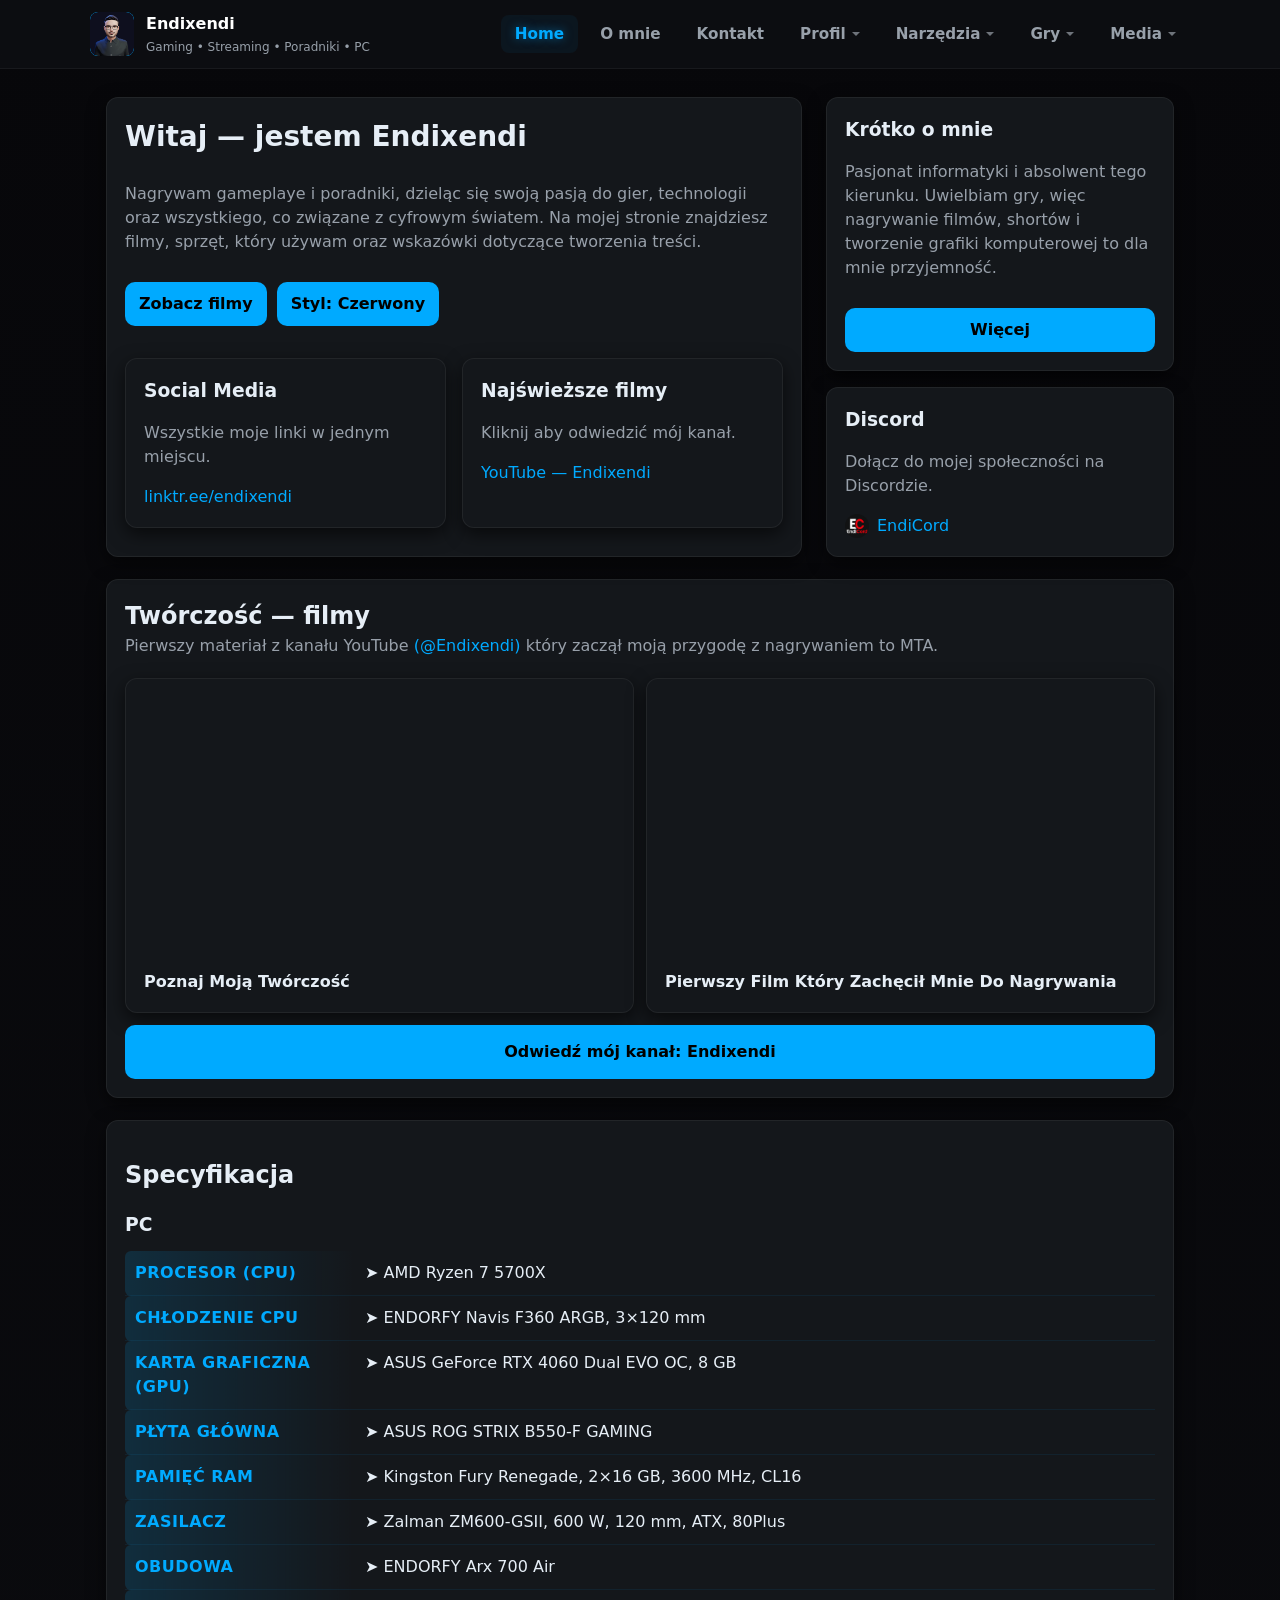
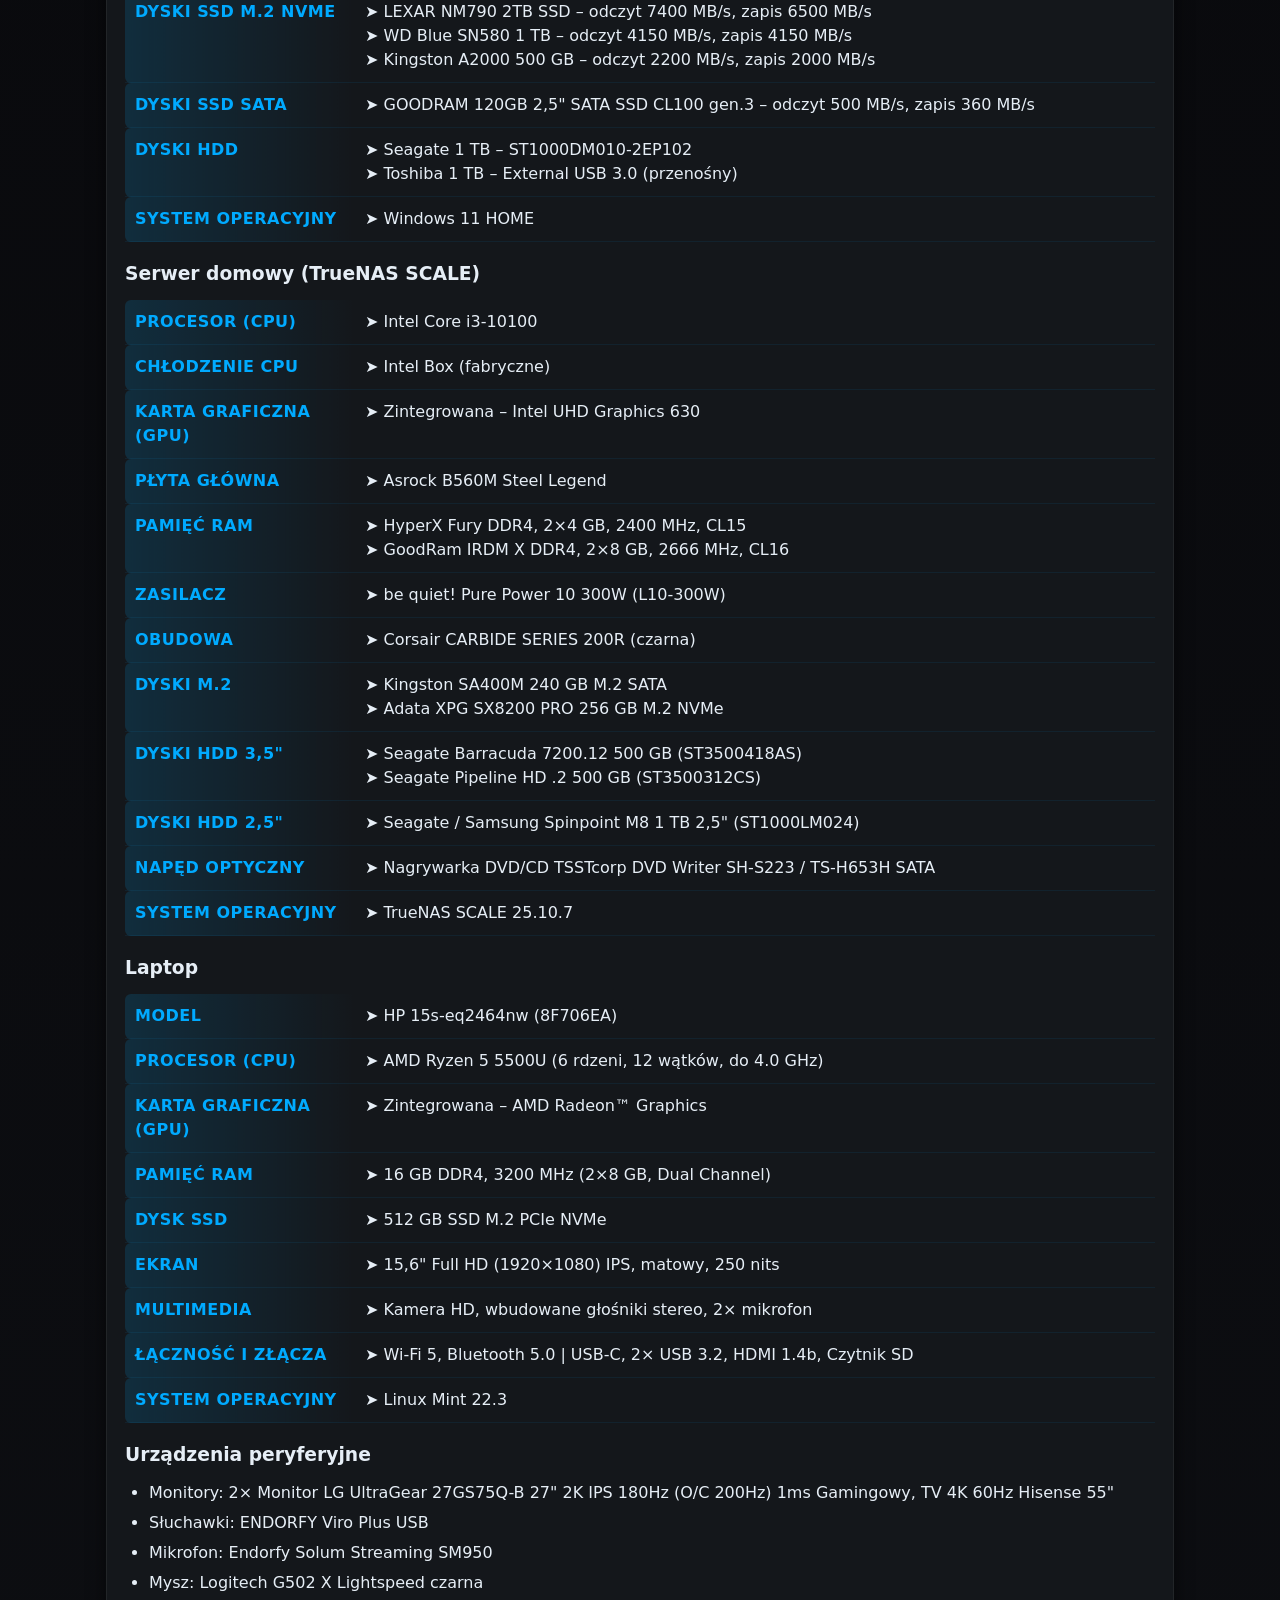
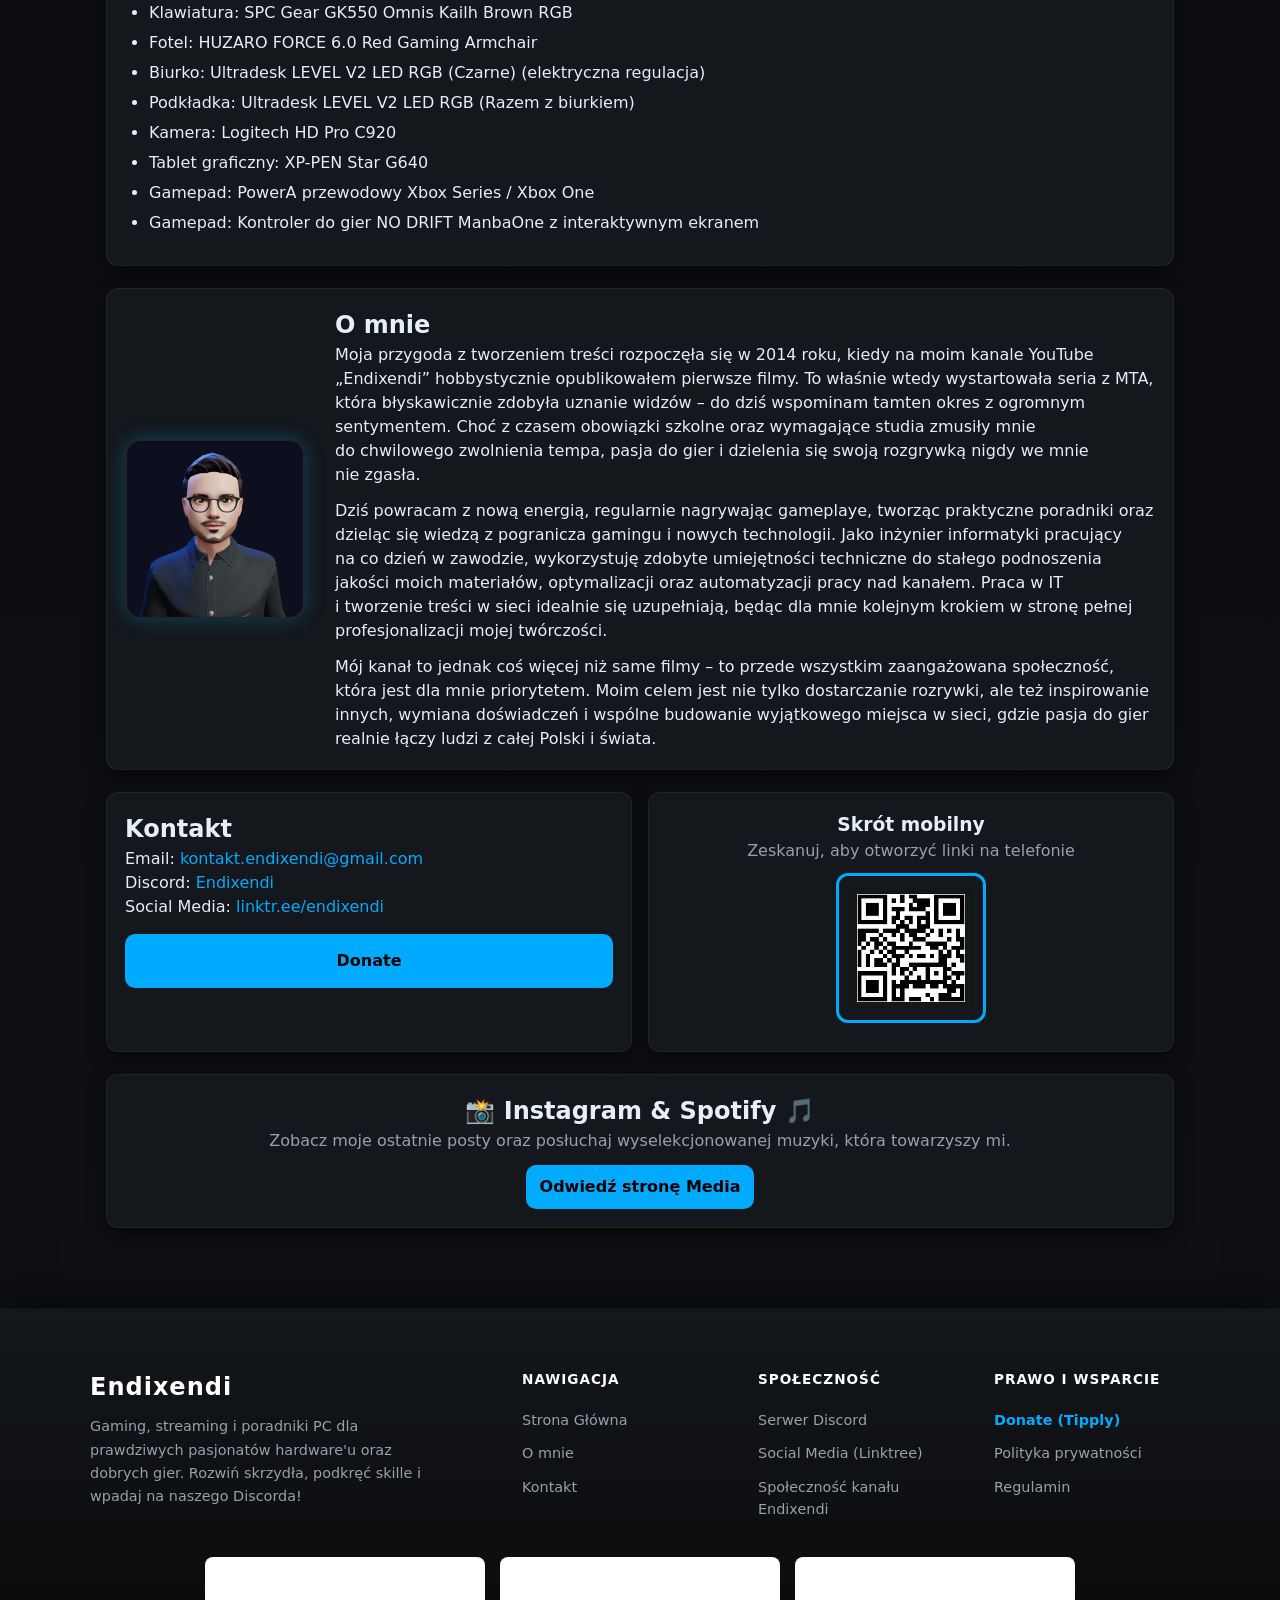
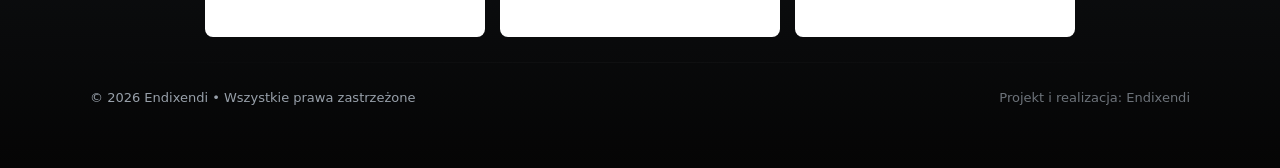
==== commit 741de07a: "Improve accessibility, game UX, and SEO Add site metadata, a custom 404 page, sitemap, robots.txt, a" ====
--- a/index.html
+++ b/index.html
@@ -9,6 +9,7 @@
 
     <link rel="stylesheet" href="assets/css/style.css">
     <link rel="icon" href="assets/images/logo-kolo.png" type="image/png">
+    <noscript><style>#loader { display: none; }</style></noscript>
 </head>
 <body id="top">
 
@@ -84,7 +85,7 @@
             <a class="mt-12 btn-full-width btn" href="https://www.youtube.com/c/Endixendi?sub_confirmation=1" target="_blank" rel="noopener">Odwiedź mój kanał: Endixendi</a>
         </section>
 
-	<section id="pc" class="controls-left card mt-22">
+	<section id="pc" class="card mt-22">
 		<h2 class="mt-18">Specyfikacja</h2>
 	
 		<h3 class="mt-18">PC</h3>
@@ -270,6 +271,8 @@
 
     <div id="footer-placeholder"></div>
 
+    <script src="assets/js/storage.js"></script>
+
     <script src="assets/js/script.js"></script>
 
 </body>
--- a/assets/css/style.css
+++ b/assets/css/style.css
@@ -534,7 +534,7 @@
 }
 
 /* Kolumna z marką i opisem */
-.footer-brand .brand-name {
+.brand-column .brand-name {
     display: block;
     font-size: 1.5rem;
     font-weight: 800;
@@ -638,7 +638,7 @@
 
 /* Smartfony i ekrany mobilne */
 @media screen and (max-width: 600px) {
-    .footer-brand .brand-name {
+    .brand-column .brand-name {
         text-align: center;
     }
 
@@ -759,26 +759,6 @@
     font-weight: bold;
 }
 
-.side.left ul {
-    margin: 12px 0;
-    padding-left: 20px;
-    list-style: none;
-}
-
-.side.left li {
-    margin: 8px 0;
-    position: relative;
-    padding-left: 8px;
-}
-
-.side.left li:before {
-    content: "•";
-    position: absolute;
-    left: -12px;
-    color: var(--accent);
-    font-weight: bold;
-}
-
 /* ==========================================================================
    Dedykowane klasy struktur indeksu
    ========================================================================== */
@@ -860,16 +840,6 @@
 .controls-left {
     position: relative;
     z-index: 1;
-}
-
-.controls-left::before {
-    content: "";
-    position: absolute;
-    inset: 0;
-    border-radius: 12px;
-    pointer-events: none;
-    z-index: -1;
-    opacity: 0.7;
 }
 
 .ssd-list {
@@ -1157,21 +1127,21 @@
 }
 
 /* ==========================================================================
-   Stylizacja ujednoliconej listy źródeł audio (Sekcja #controls)
-   ========================================================================== */
-
-#controls ul {
+   Stylizacja ujednoliconej listy źródeł audio (Sekcja #audio-credits)
+   ========================================================================== */
+
+#audio-credits ul {
     list-style-type: none;
     padding-left: 0;
     margin: 12px 0 0 0;
 }
 
-#controls ul li {
+#audio-credits ul li {
     margin: 6px 0;
     line-height: 1.5;
 }
 
-#controls ul ul {
+#audio-credits ul ul {
     list-style-type: disc;
     list-style-position: outside;
     padding-left: 24px;
@@ -1179,13 +1149,13 @@
     margin-bottom: 0;
 }
 
-#controls ul ul li {
+#audio-credits ul ul li {
     margin: 4px 0;
     position: relative;
     padding-left: 4px;
 }
 
-#controls ul ul li::marker {
+#audio-credits ul ul li::marker {
     color: var(--accent);
 }
 
@@ -1454,4 +1424,77 @@
     #menu-placeholder > header {
         position: static;
     }
-}+}
+/* ==========================================================================
+   POPRAWKI (hover na dotyku, dostępność menu, panele, ruch)
+   ========================================================================== */
+
+/* Karty nie unoszą się na urządzeniach dotykowych (lepki :hover psuł pełny ekran gier w iOS) */
+@media (hover: none) {
+    .card:hover { transform: none; }
+}
+
+/* Karty z grami nie unoszą się w trakcie rozgrywki (transform przesuwałby element fixed w pełnym ekranie) */
+#dino-game:hover,
+#shooter-game:hover,
+#tetris-game:hover,
+.game-wrapper:hover {
+    transform: none;
+}
+
+/* Dropdown: mostek nad szczeliną, żeby menu nie znikało w drodze do linku */
+.dropdown-content::before {
+    content: "";
+    position: absolute;
+    left: 0;
+    right: 0;
+    top: -8px;
+    height: 8px;
+}
+
+/* Dropdown dostępny z klawiatury */
+.dropdown:focus-within .dropdown-content {
+    opacity: 1;
+    visibility: visible;
+    transform: translateY(0);
+    pointer-events: auto;
+}
+
+/* Aktywna zakładka menu (klasa .active ustawiana w script.js, działa z każdym motywem) */
+#main-nav .dropbtn.active,
+#main-nav a.active {
+    color: var(--accent);
+    text-shadow: 0 0 10px color-mix(in srgb, var(--accent) 50%, transparent);
+}
+
+/* Wideo 16:9 na tabletach: bez sztywnej wysokości */
+@media (max-width: 900px) {
+    .video iframe { height: auto; }
+}
+
+/* Boczne panele skrótów tylko tam, gdzie mieszczą się obok treści (1100 px + 2 x panel) */
+@media (min-width: 1201px) and (max-width: 1449px) {
+    .pc-only { display: none !important; }
+}
+
+/* Mobilny pasek skrótów nie zasłania przycisku "do góry" */
+body:has(.mobile-navigation-bar.is-open) .floating-back-to-top {
+    bottom: 110px;
+}
+
+/* Kolor tekstu na przyciskach z motywu (jasny/ciemny akcent) */
+.btn,
+a.btn {
+    color: var(--on-accent);
+}
+
+/* Ograniczony ruch: wyłącza animacje, przejścia i płynne przewijanie */
+@media (prefers-reduced-motion: reduce) {
+    *, *::before, *::after {
+        animation-duration: 0.01ms !important;
+        animation-iteration-count: 1 !important;
+        transition-duration: 0.01ms !important;
+    }
+    html { scroll-behavior: auto; }
+    .seasonal-particle { display: none !important; }
+}
